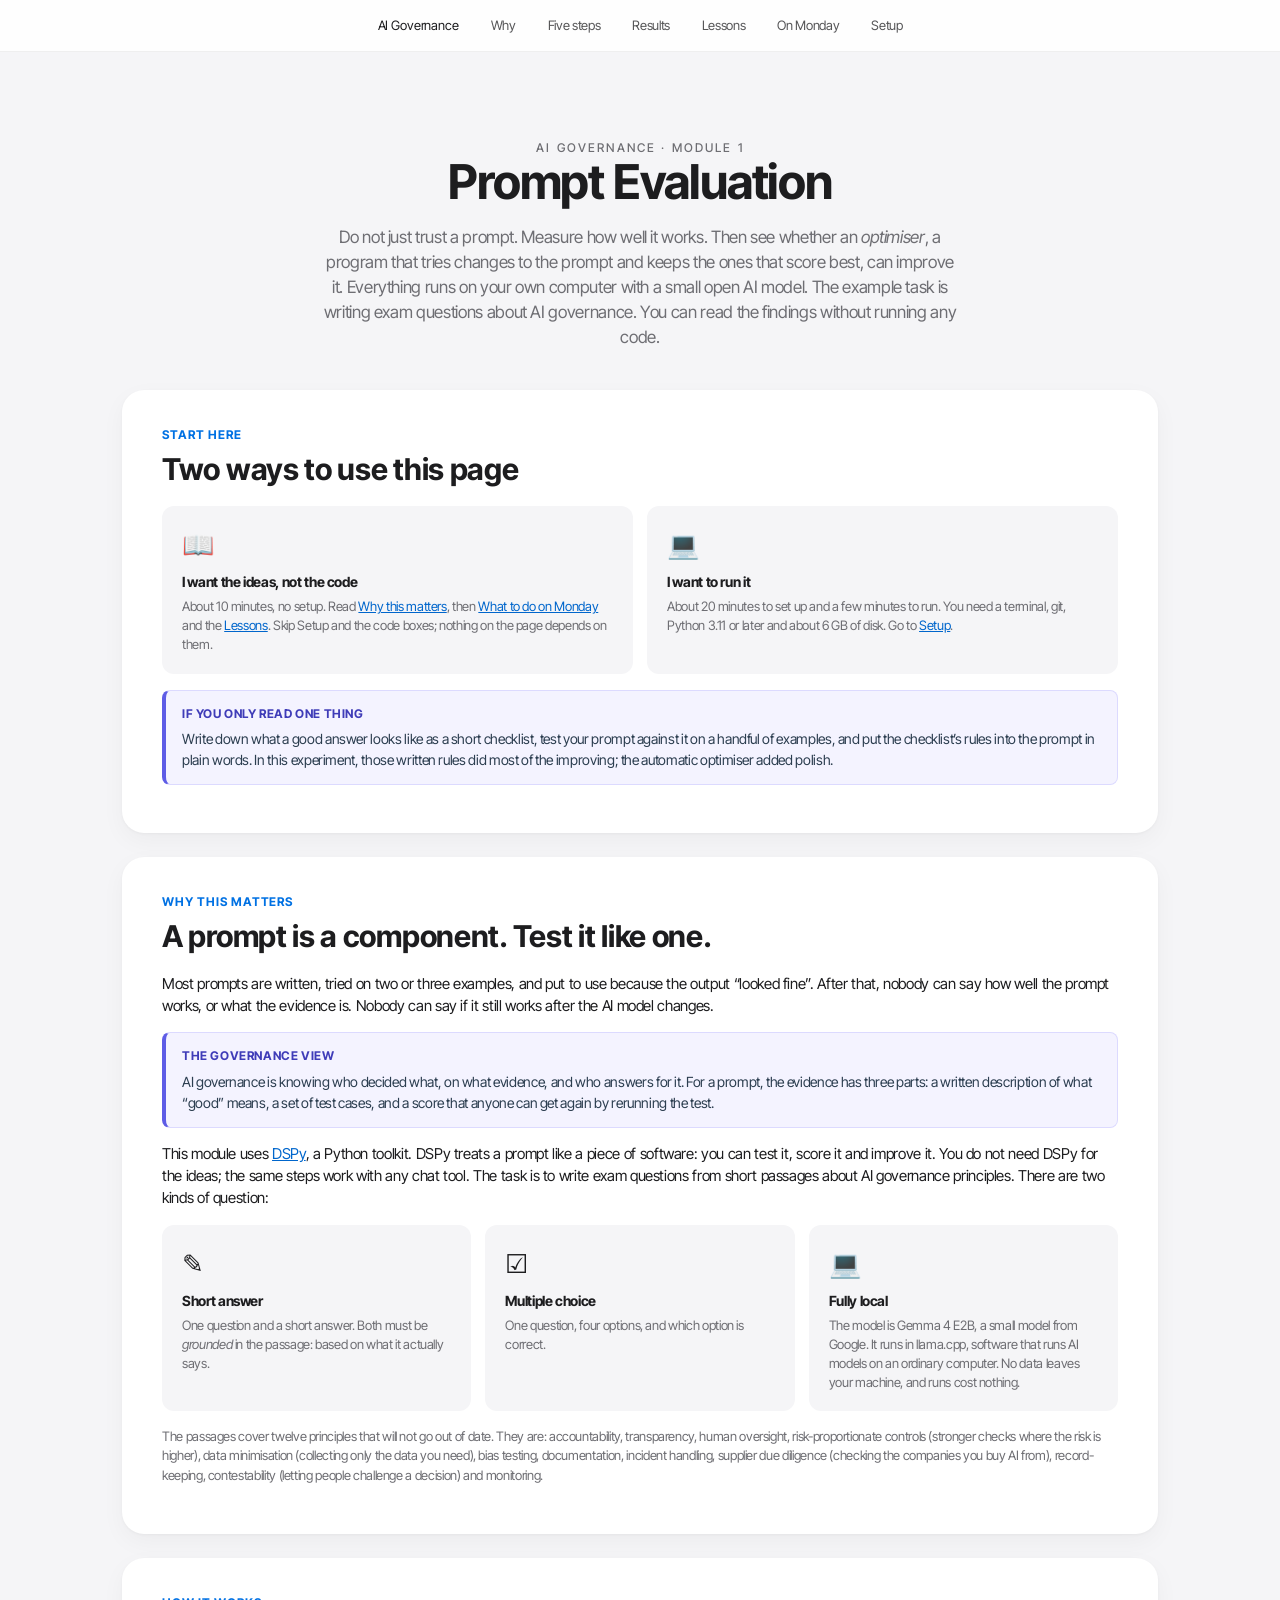
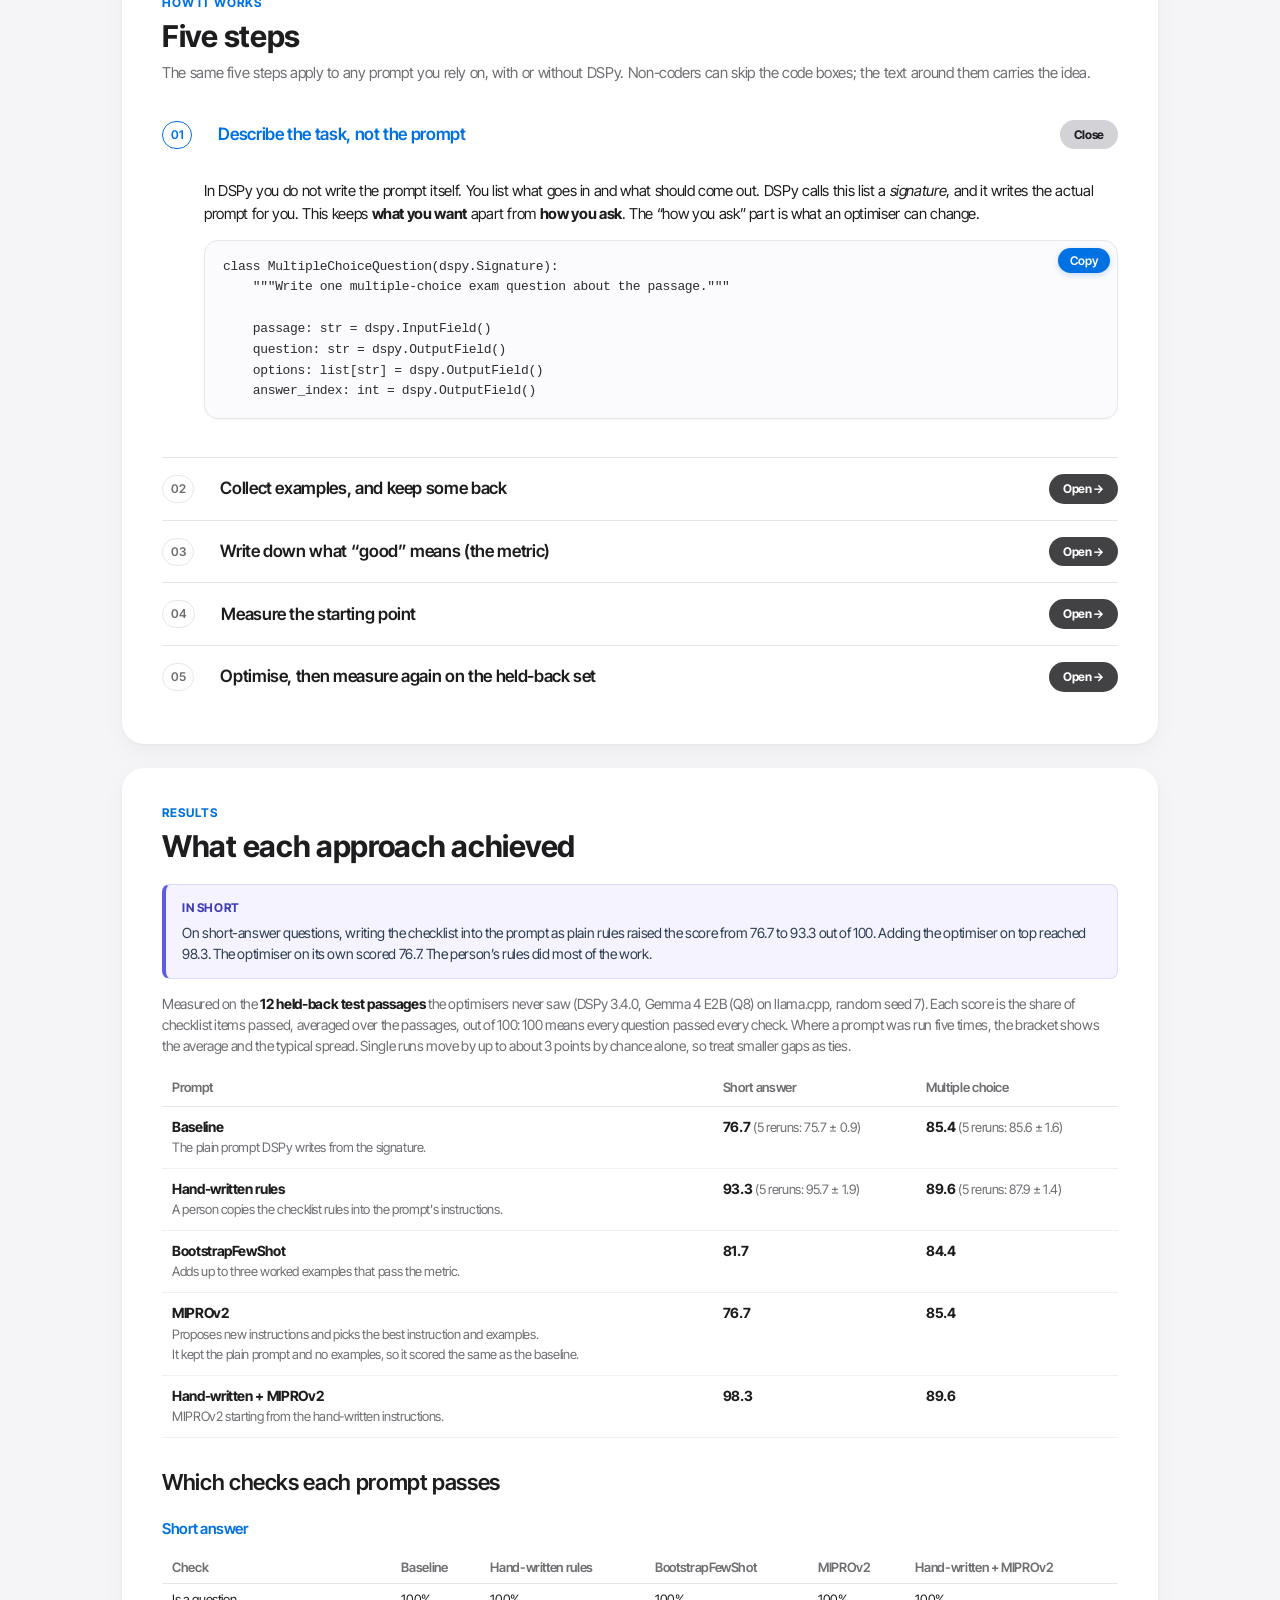
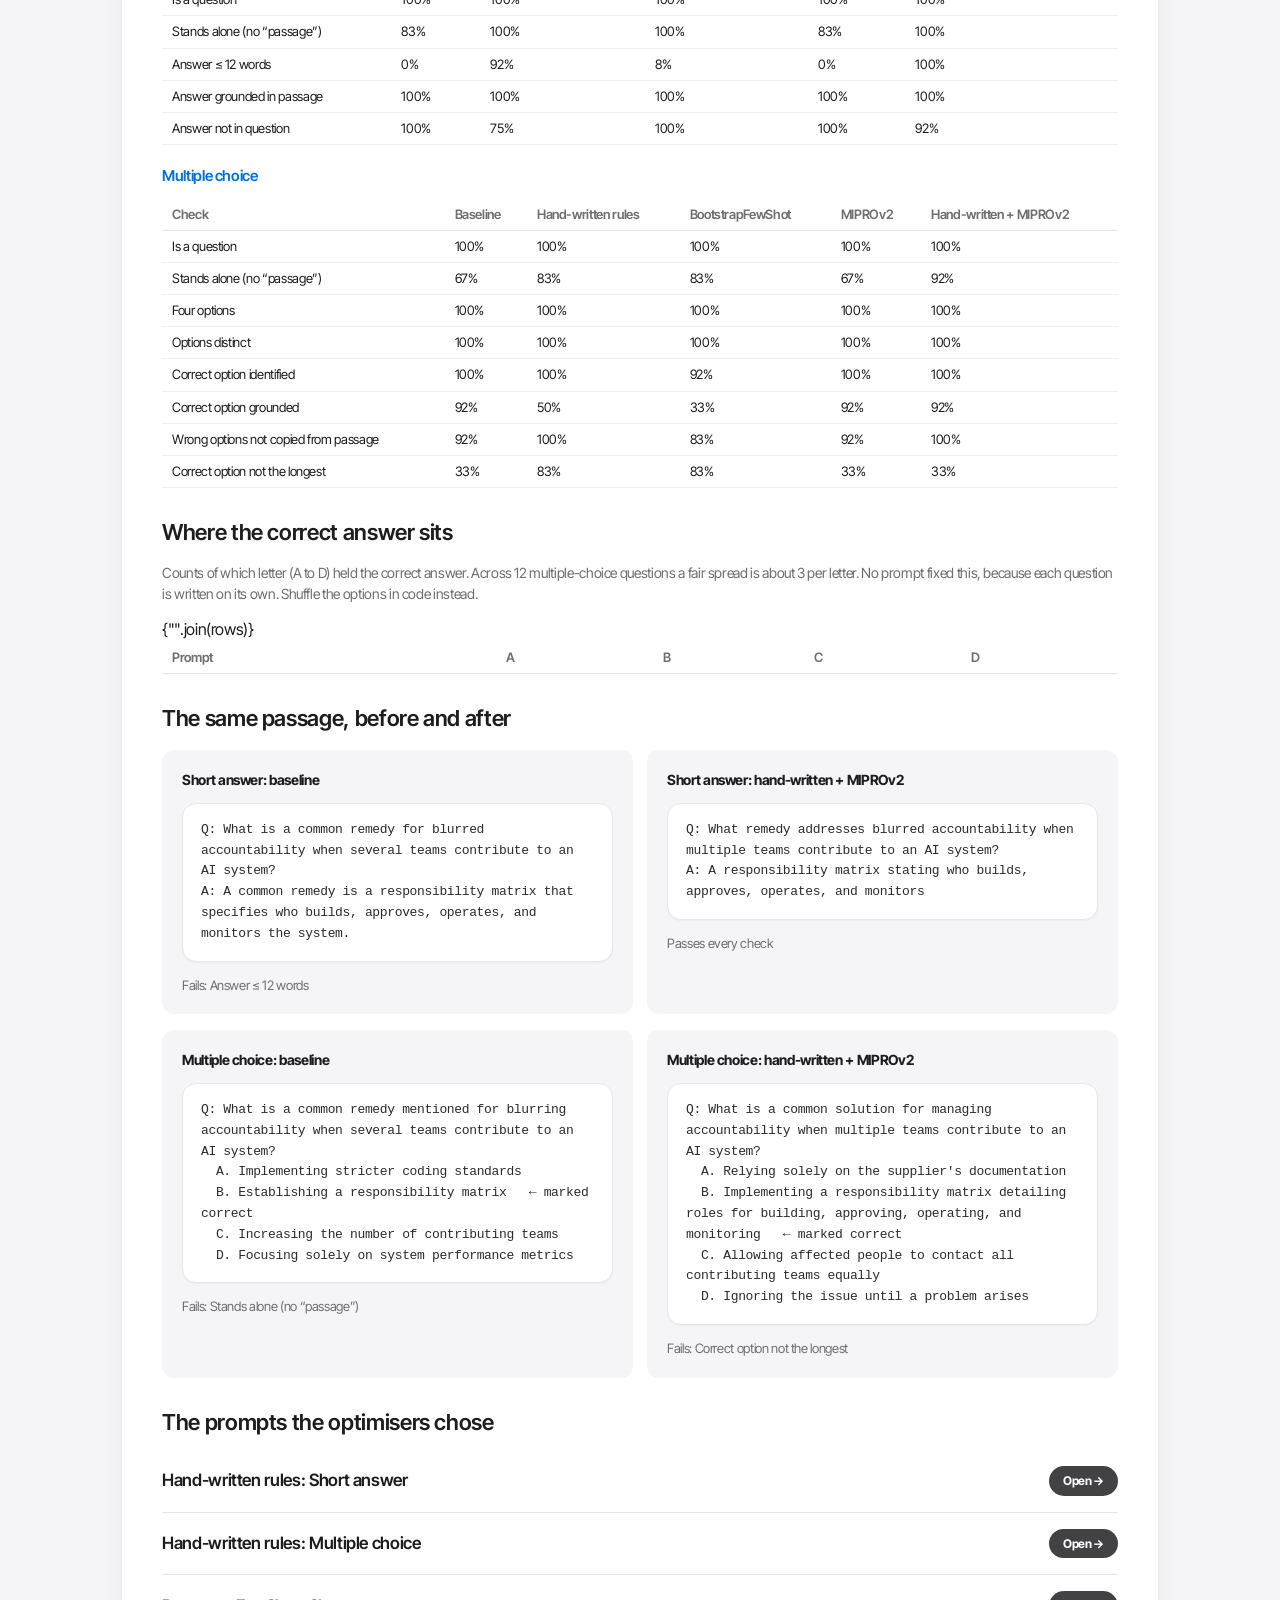
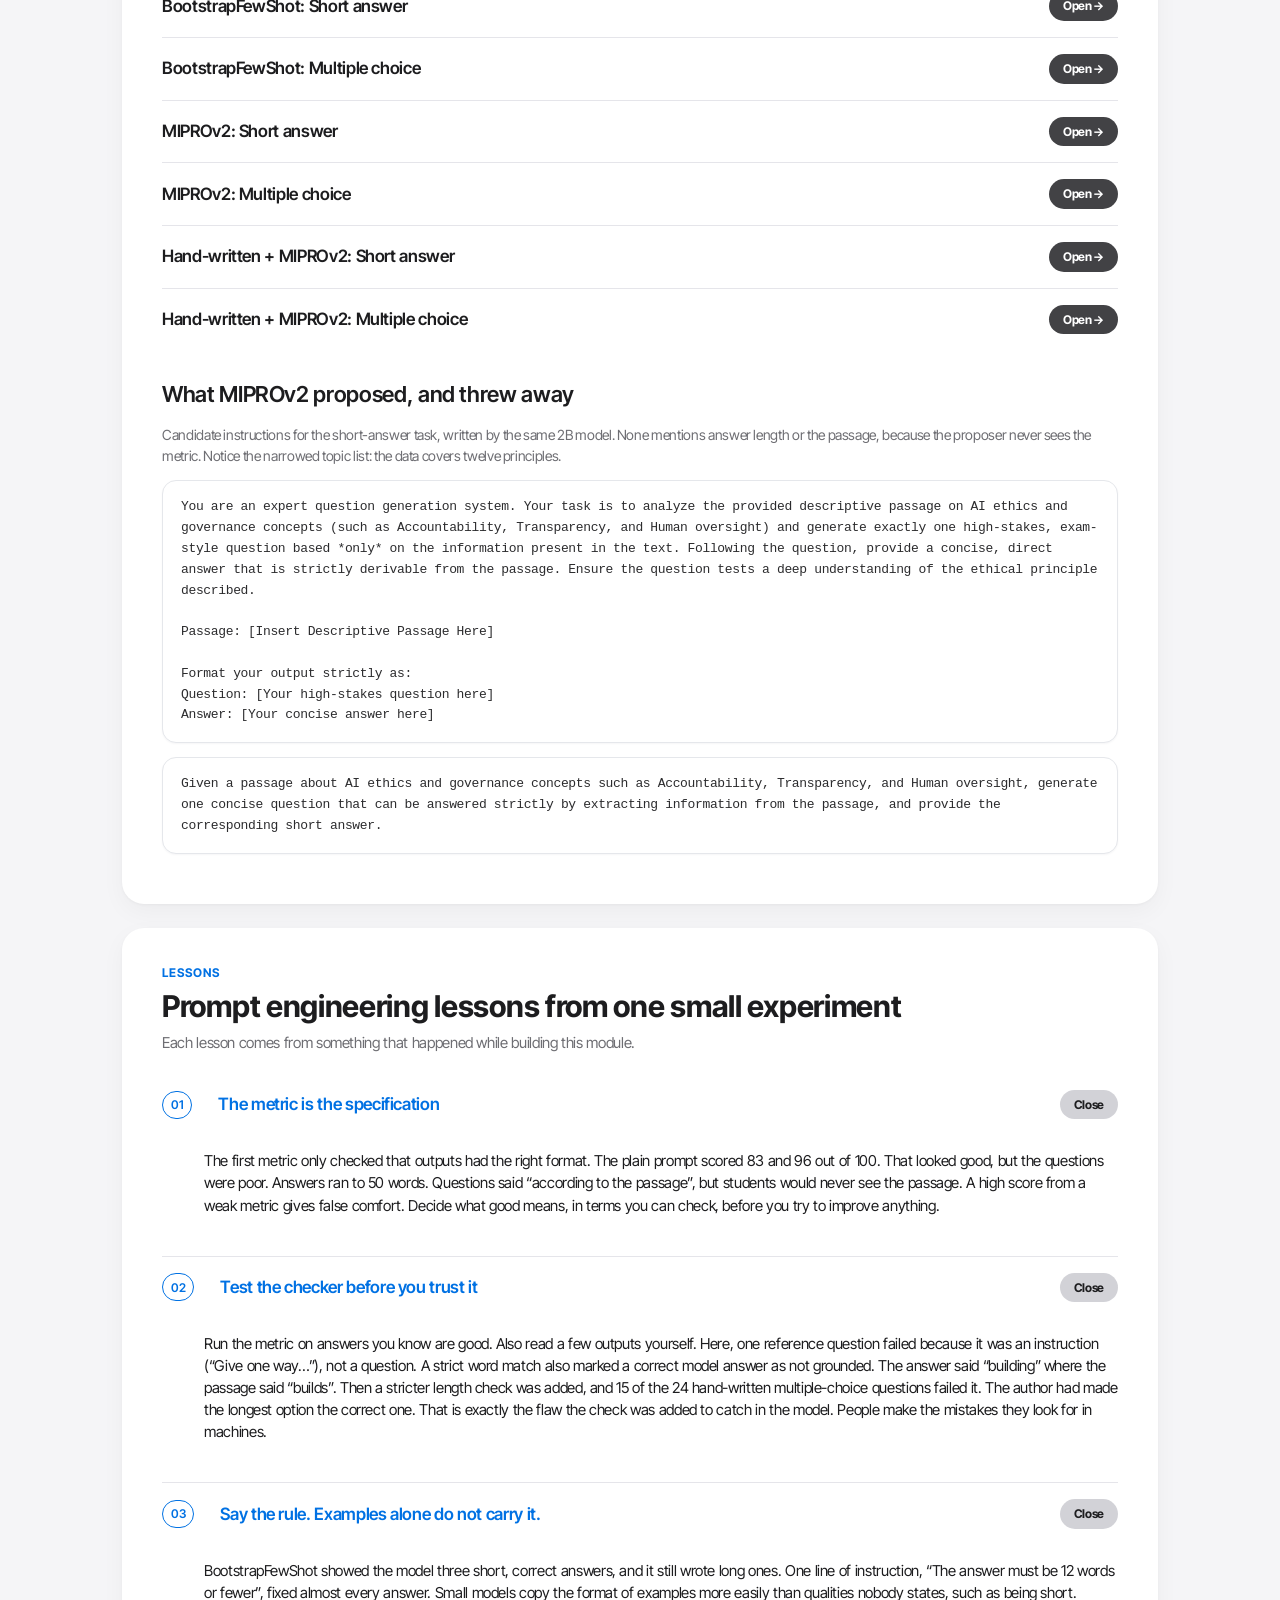
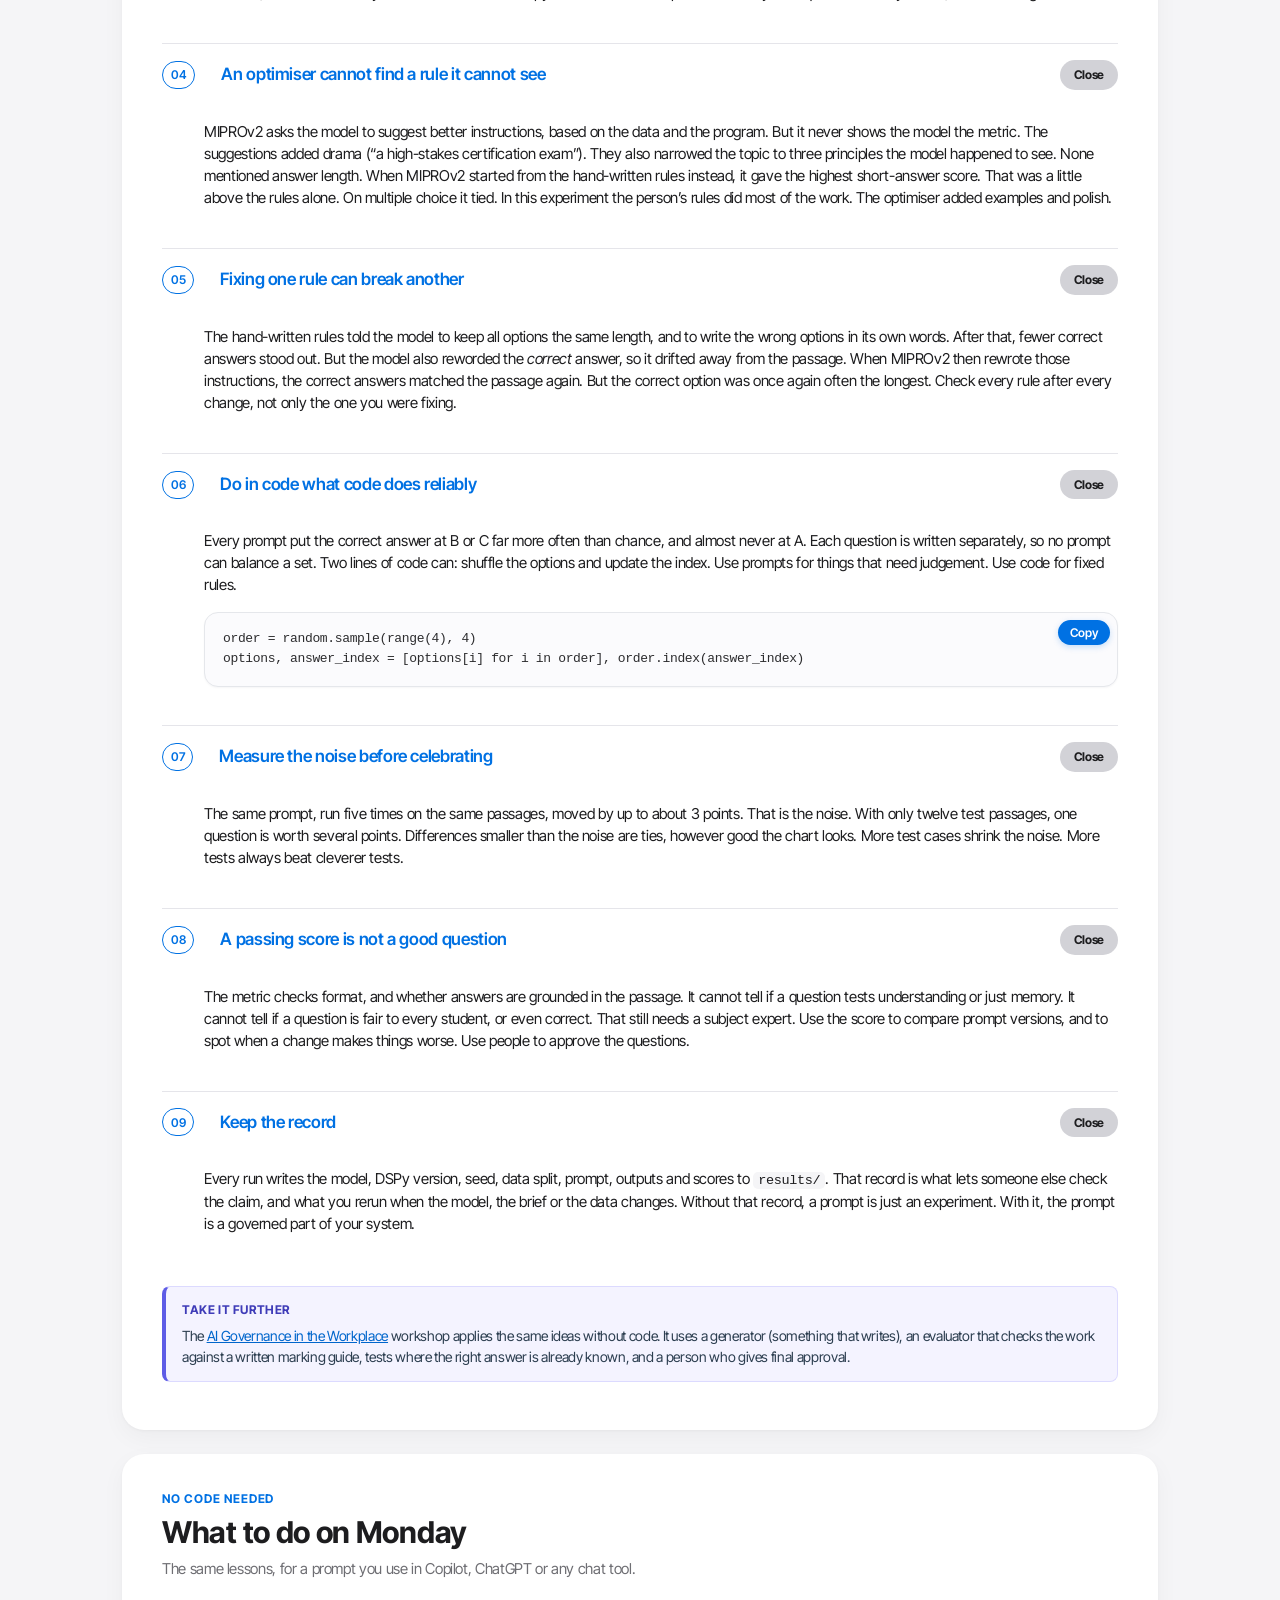
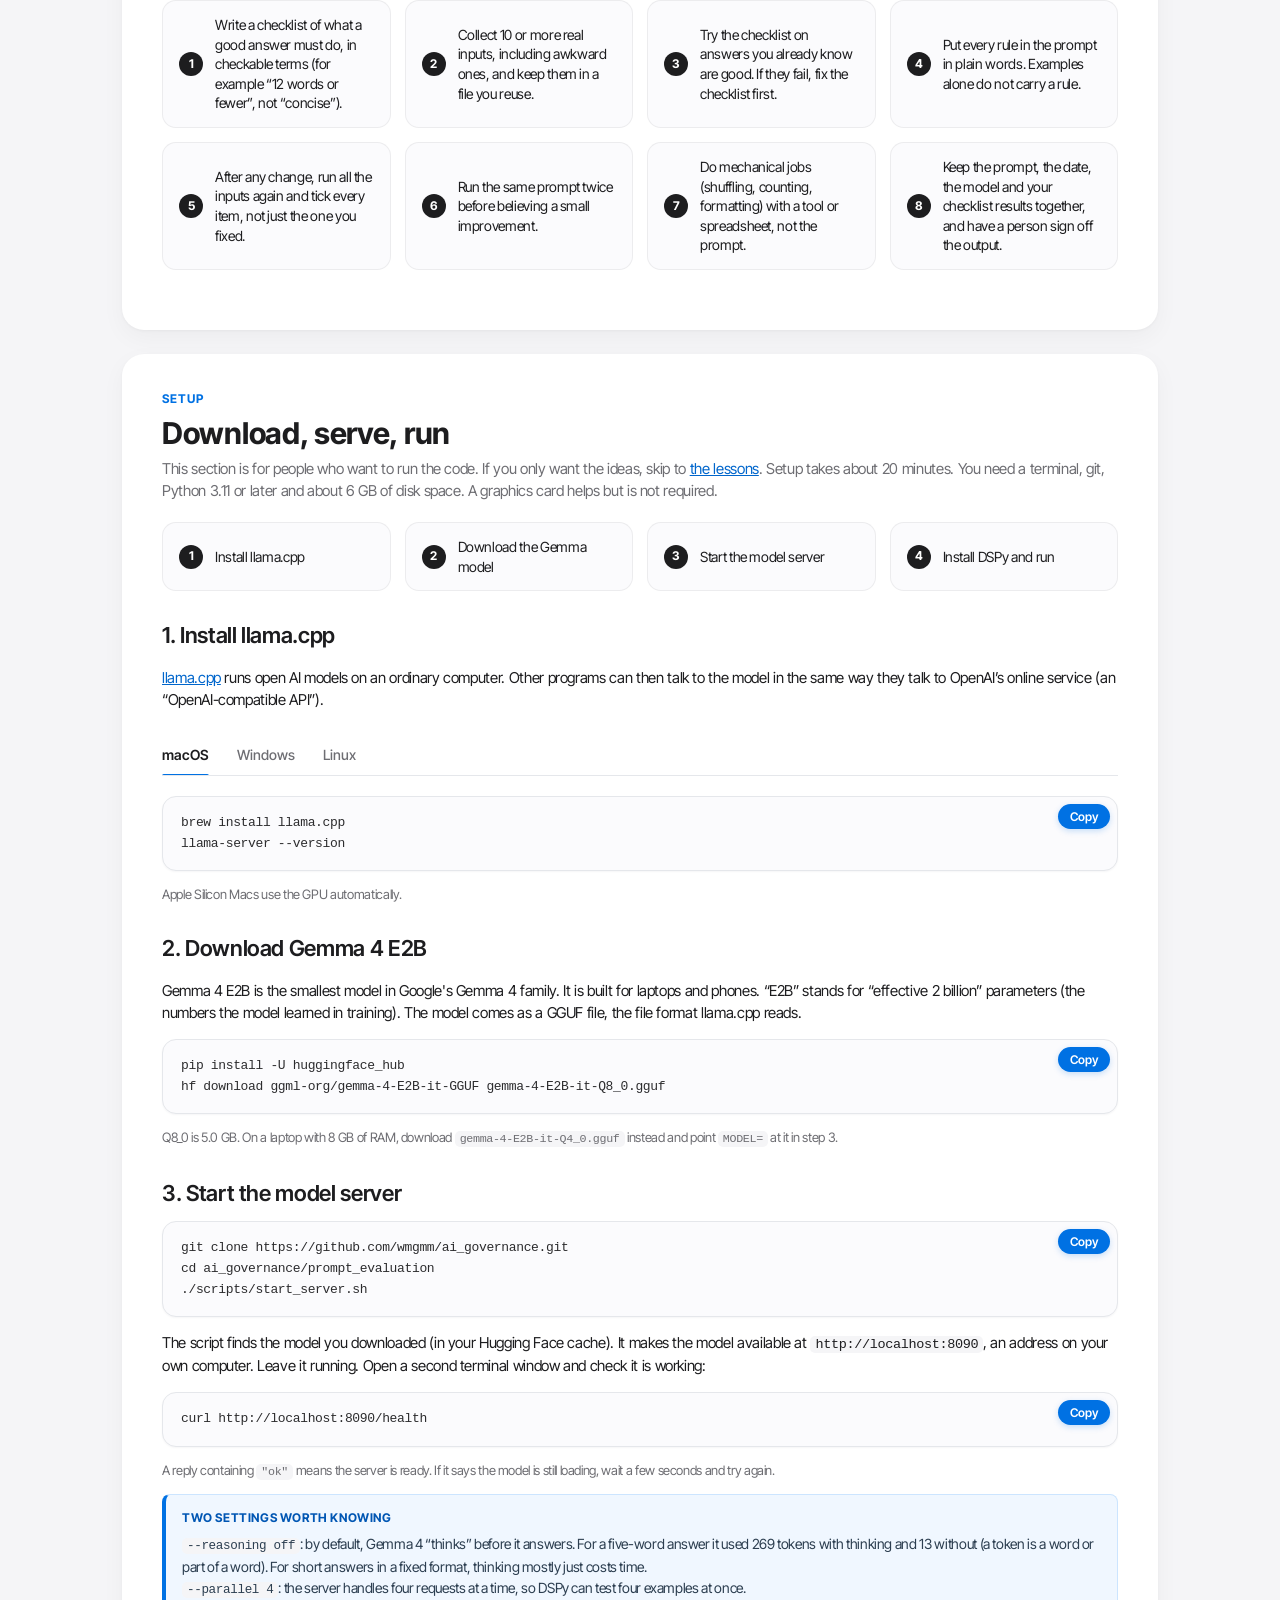
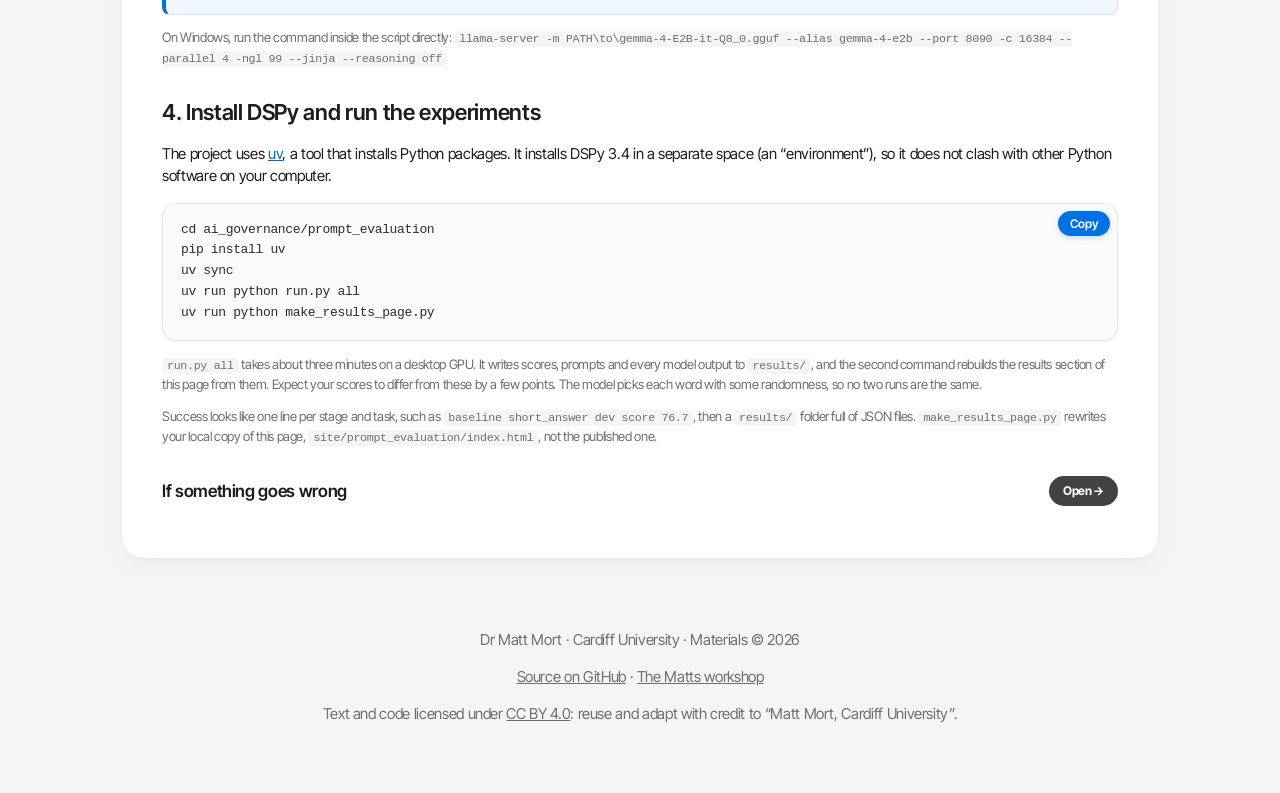
==== site/prompt_evaluation/index.html @ ae8471f8 "Add prompt evaluation module and companion site Module 1 measures and optimises exam-question prompt" ====
<!DOCTYPE html>
<html lang="en-GB">
<head>
    <meta charset="UTF-8">
    <meta name="viewport" content="width=device-width, initial-scale=1.0">
    <title>AI Governance - Prompt Evaluation</title>
    <meta name="description" content="Measure and optimise a prompt with DSPy on a local Gemma model served by llama.cpp, using AI governance exam questions as the example.">
    <link rel="preconnect" href="https://fonts.googleapis.com">
    <link rel="preconnect" href="https://fonts.gstatic.com" crossorigin>
    <link href="https://fonts.googleapis.com/css2?family=Inter+Tight:wght@400;500;600;700&display=swap" rel="stylesheet">
    <link rel="stylesheet" href="../assets/style.css">
</head>
<body>
<nav class="global-nav">
    <div class="nav-content">
        <a class="nav-brand" href="../index.html" style="opacity:1">AI Governance</a>
        <a href="#why">Why</a>
        <a href="#steps">Five steps</a>
        <a href="#results">Results</a>
        <a href="#lessons">Lessons</a>
        <a href="#monday">On Monday</a>
        <a href="#setup">Setup</a>
    </div>
</nav>

<div class="container">
    <header class="hero">
        <p class="subtitle">AI Governance &middot; Module 1</p>
        <h1>Prompt Evaluation</h1>
        <p class="lede">Do not just trust a prompt. Measure how well it works. Then see whether an <em>optimiser</em>, a program that tries changes to the prompt and keeps the ones that score best, can improve it. Everything runs on your own computer with a small open AI model. The example task is writing exam questions about AI governance. You can read the findings without running any code.</p>
    </header>

    <section id="start" class="section-card">
        <div class="section-header">
            <div class="eyebrow">Start here</div>
            <h2>Two ways to use this page</h2>
        </div>
        <div class="inner-grid">
            <div class="inner-card"><span class="inner-card-icon" aria-hidden="true">&#128214;</span><strong>I want the ideas, not the code</strong><p>About 10 minutes, no setup. Read <a href="#why">Why this matters</a>, then <a href="#monday">What to do on Monday</a> and the <a href="#lessons">Lessons</a>. Skip Setup and the code boxes; nothing on the page depends on them.</p></div>
            <div class="inner-card"><span class="inner-card-icon" aria-hidden="true">&#128187;</span><strong>I want to run it</strong><p>About 20 minutes to set up and a few minutes to run. You need a terminal, git, Python 3.11 or later and about 6 GB of disk. Go to <a href="#setup">Setup</a>.</p></div>
        </div>
        <div class="callout governance">
            <strong>If you only read one thing</strong>
            <div class="callout-body">Write down what a good answer looks like as a short checklist, test your prompt against it on a handful of examples, and put the checklist&rsquo;s rules into the prompt in plain words. In this experiment, those written rules did most of the improving; the automatic optimiser added polish.</div>
        </div>
    </section>

    <!-- WHY -->
    <section id="why" class="section-card">
        <div class="section-header">
            <div class="eyebrow">Why this matters</div>
            <h2>A prompt is a component. Test it like one.</h2>
        </div>
        <p>Most prompts are written, tried on two or three examples, and put to use because the output &ldquo;looked fine&rdquo;. After that, nobody can say how well the prompt works, or what the evidence is. Nobody can say if it still works after the AI model changes.</p>
        <div class="callout governance">
            <strong>The governance view</strong>
            <div class="callout-body">AI governance is knowing who decided what, on what evidence, and who answers for it. For a prompt, the evidence has three parts: a written description of what &ldquo;good&rdquo; means, a set of test cases, and a score that anyone can get again by rerunning the test.</div>
        </div>
        <p>This module uses <a href="https://dspy.ai/">DSPy</a>, a Python toolkit. DSPy treats a prompt like a piece of software: you can test it, score it and improve it. You do not need DSPy for the ideas; the same steps work with any chat tool. The task is to write exam questions from short passages about AI governance principles. There are two kinds of question:</p>
        <div class="inner-grid">
            <div class="inner-card"><span class="inner-card-icon" aria-hidden="true">&#9998;</span><strong>Short answer</strong><p>One question and a short answer. Both must be <em>grounded</em> in the passage: based on what it actually says.</p></div>
            <div class="inner-card"><span class="inner-card-icon" aria-hidden="true">&#9745;</span><strong>Multiple choice</strong><p>One question, four options, and which option is correct.</p></div>
            <div class="inner-card"><span class="inner-card-icon" aria-hidden="true">&#128187;</span><strong>Fully local</strong><p>The model is Gemma 4 E2B, a small model from Google. It runs in llama.cpp, software that runs AI models on an ordinary computer. No data leaves your machine, and runs cost nothing.</p></div>
        </div>
        <p class="muted">The passages cover twelve principles that will not go out of date. They are: accountability, transparency, human oversight, risk-proportionate controls (stronger checks where the risk is higher), data minimisation (collecting only the data you need), bias testing, documentation, incident handling, supplier due diligence (checking the companies you buy AI from), record-keeping, contestability (letting people challenge a decision) and monitoring.</p>
    </section>

    <!-- FIVE STEPS -->
    <section id="steps" class="section-card">
        <div class="section-header">
            <div class="eyebrow">How it works</div>
            <h2>Five steps</h2>
            <p>The same five steps apply to any prompt you rely on, with or without DSPy. Non-coders can skip the code boxes; the text around them carries the idea.</p>
        </div>

        <details open>
            <summary><span class="ex-num">01</span><span>Describe the task, not the prompt</span></summary>
            <div class="details-content">
                <p>In DSPy you do not write the prompt itself. You list what goes in and what should come out. DSPy calls this list a <em>signature</em>, and it writes the actual prompt for you. This keeps <strong>what you want</strong> apart from <strong>how you ask</strong>. The &ldquo;how you ask&rdquo; part is what an optimiser can change.</p>
<pre class="code"><code>class MultipleChoiceQuestion(dspy.Signature):
    """Write one multiple-choice exam question about the passage."""

    passage: str = dspy.InputField()
    question: str = dspy.OutputField()
    options: list[str] = dspy.OutputField()
    answer_index: int = dspy.OutputField()</code></pre>
            </div>
        </details>

        <details>
            <summary><span class="ex-num">02</span><span>Collect examples, and keep some back</span></summary>
            <div class="details-content">
                <p>There are 24 hand-written passages. Each comes with a hand-written short-answer question and a hand-written multiple-choice question. These are the <em>reference</em> questions: examples of what good looks like. Twelve passages are for training, which means improving the prompt. The other twelve are <em>held back</em>: kept aside and used only for testing. Each principle appears once in each half.</p>
                <p>The optimisers only ever see the training half. Every score on this page comes from the held-back half. So a prompt cannot score well by memorising its test.</p>
            </div>
        </details>

        <details>
            <summary><span class="ex-num">03</span><span>Write down what &ldquo;good&rdquo; means (the metric)</span></summary>
            <div class="details-content">
                <p>This is the most important step. The <em>metric</em> is the scoring rule: a small piece of code that gives one output a score. Here it is a checklist anyone can read. No second AI acts as a judge:</p>
                <div class="inner-grid">
                    <div class="inner-card"><strong>Short answer</strong><ul style="padding-left:18px;margin:6px 0 0">
                        <li>It is a question</li><li>It stands alone: students will not see the passage</li><li>Answer is 12 words or fewer</li><li>Answer is grounded in the passage</li><li>Answer is not given away by the question</li></ul></div>
                    <div class="inner-card"><strong>Multiple choice</strong><ul style="padding-left:18px;margin:6px 0 0">
                        <li>It is a question, and it stands alone</li><li>Four different options, and the number of the correct option points to one of them</li><li>Correct option grounded in the passage</li><li>Wrong options not copied from the passage</li><li>Correct option not noticeably the longest</li></ul></div>
                </div>
<pre class="code"><code>def short_answer_checks(passage, pred):
    q, a = str(pred.question).strip(), str(pred.answer).strip()
    return {
        "is_a_question": q.endswith("?") and len(q.split()) &gt;= 5,
        "stands_alone": stands_alone(q),
        "answer_is_short": 0 &lt; len(a.split()) &lt;= 12,
        "answer_grounded": overlap(a, passage) &gt;= 0.6,
        "answer_not_leaked": overlap(a, q) &lt; 0.6,
    }</code></pre>
                <p class="muted">Before trusting it, the metric was run on the 48 hand-written reference questions, which should all pass. They did not, at first: see the lessons.</p>
            </div>
        </details>

        <details>
            <summary><span class="ex-num">04</span><span>Measure the starting point</span></summary>
            <div class="details-content">
                <p>Run the plain prompt on the held-back passages and score every output. This first score is the <em>baseline</em>: the starting point that every change is compared with. Then run the same test again. If the score moves between identical runs, that movement is <em>noise</em> (random variation). Differences between prompts that are smaller than the noise mean nothing.</p>
<pre class="code"><code>evaluate = dspy.Evaluate(devset=devset, metric=mcq_metric, num_threads=4)
evaluate(dspy.Predict(MultipleChoiceQuestion))</code></pre>
            </div>
        </details>

        <details>
            <summary><span class="ex-num">05</span><span>Optimise, then measure again on the held-back set</span></summary>
            <div class="details-content">
                <p>Here are four ways to improve the prompt. All four are scored the same way. The last three use a DSPy optimiser.</p>
                <div class="inner-grid">
                    <div class="inner-card"><strong>Hand-written rules</strong><p>A person copies the checklist rules into the prompt&rsquo;s instructions. This is traditional prompt engineering.</p></div>
                    <div class="inner-card"><strong>BootstrapFewShot</strong><p>Runs the prompt on the training passages. It keeps up to three outputs that pass every check, and adds them to the prompt as worked examples.</p></div>
                    <div class="inner-card"><strong>MIPROv2</strong><p>Also asks the model to suggest new instructions. It then tries different mixes of instructions and examples, and keeps the best one.</p></div>
                    <div class="inner-card"><strong>Hand-written + MIPROv2</strong><p>MIPROv2 starting from the person's instructions rather than from scratch.</p></div>
                </div>
<pre class="code"><code>optimiser = dspy.MIPROv2(metric=mcq_metric, auto="light", seed=7)
better = optimiser.compile(dspy.Predict(MultipleChoiceQuestion), trainset=trainset)
better.save("results/mipro_mcq_program.json")</code></pre>
                <p class="muted">The saved file is the improved prompt: its instructions and its chosen examples. It is a plain text (JSON) file, so you can keep each version and review the changes.</p>
            </div>
        </details>
    </section>

    <!-- RESULTS (generated by prompt_evaluation/make_results_page.py; do not edit by hand) -->
    <section id="results" class="section-card">
        <div class="section-header">
            <div class="eyebrow">Results</div>
            <h2>What each approach achieved</h2>
        </div>
<!-- RESULTS:START -->
<div class="callout governance"><strong>In short</strong><div class="callout-body">On short-answer questions, writing the checklist into the prompt as plain rules raised the score from 76.7 to 93.3 out of 100. Adding the optimiser on top reached 98.3. The optimiser on its own scored 76.7. The person’s rules did most of the work.</div></div>
<p class="exercise-note">Measured on the <strong>12 held-back test passages</strong> the optimisers never saw (DSPy 3.4.0, Gemma 4 E2B (Q8) on llama.cpp, random seed 7). Each score is the share of checklist items passed, averaged over the passages, out of 100: 100 means every question passed every check. Where a prompt was run five times, the bracket shows the average and the typical spread. Single runs move by up to about 3 points by chance alone, so treat smaller gaps as ties.</p>
<div class="table-wrap"><table><thead><tr><th scope="col">Prompt</th><th scope="col">Short answer</th><th scope="col">Multiple choice</th></tr></thead><tbody><tr><th scope="row"><strong>Baseline</strong><br><span class="muted">The plain prompt DSPy writes from the signature.</span></th><td><strong>76.7</strong><span class="muted"> (5 reruns: 75.7 ± 0.9)</span></td><td><strong>85.4</strong><span class="muted"> (5 reruns: 85.6 ± 1.6)</span></td></tr><tr><th scope="row"><strong>Hand-written rules</strong><br><span class="muted">A person copies the checklist rules into the prompt&#x27;s instructions.</span></th><td><strong>93.3</strong><span class="muted"> (5 reruns: 95.7 ± 1.9)</span></td><td><strong>89.6</strong><span class="muted"> (5 reruns: 87.9 ± 1.4)</span></td></tr><tr><th scope="row"><strong>BootstrapFewShot</strong><br><span class="muted">Adds up to three worked examples that pass the metric.</span></th><td><strong>81.7</strong></td><td><strong>84.4</strong></td></tr><tr><th scope="row"><strong>MIPROv2</strong><br><span class="muted">Proposes new instructions and picks the best instruction and examples.</span><br><span class="muted">It kept the plain prompt and no examples, so it scored the same as the baseline.</span></th><td><strong>76.7</strong></td><td><strong>85.4</strong></td></tr><tr><th scope="row"><strong>Hand-written + MIPROv2</strong><br><span class="muted">MIPROv2 starting from the hand-written instructions.</span></th><td><strong>98.3</strong></td><td><strong>89.6</strong></td></tr></tbody></table></div>
<h3>Which checks each prompt passes</h3>
<h4>Short answer</h4><div class="table-wrap"><table class="compact"><thead><tr><th scope="col">Check</th><th scope="col">Baseline</th><th scope="col">Hand-written rules</th><th scope="col">BootstrapFewShot</th><th scope="col">MIPROv2</th><th scope="col">Hand-written + MIPROv2</th></tr></thead><tbody><tr><th scope="row">Is a question</th><td>100%</td><td>100%</td><td>100%</td><td>100%</td><td>100%</td></tr><tr><th scope="row">Stands alone (no “passage”)</th><td>83%</td><td>100%</td><td>100%</td><td>83%</td><td>100%</td></tr><tr><th scope="row">Answer ≤ 12 words</th><td>0%</td><td>92%</td><td>8%</td><td>0%</td><td>100%</td></tr><tr><th scope="row">Answer grounded in passage</th><td>100%</td><td>100%</td><td>100%</td><td>100%</td><td>100%</td></tr><tr><th scope="row">Answer not in question</th><td>100%</td><td>75%</td><td>100%</td><td>100%</td><td>92%</td></tr></tbody></table></div>
<h4>Multiple choice</h4><div class="table-wrap"><table class="compact"><thead><tr><th scope="col">Check</th><th scope="col">Baseline</th><th scope="col">Hand-written rules</th><th scope="col">BootstrapFewShot</th><th scope="col">MIPROv2</th><th scope="col">Hand-written + MIPROv2</th></tr></thead><tbody><tr><th scope="row">Is a question</th><td>100%</td><td>100%</td><td>100%</td><td>100%</td><td>100%</td></tr><tr><th scope="row">Stands alone (no “passage”)</th><td>67%</td><td>83%</td><td>83%</td><td>67%</td><td>92%</td></tr><tr><th scope="row">Four options</th><td>100%</td><td>100%</td><td>100%</td><td>100%</td><td>100%</td></tr><tr><th scope="row">Options distinct</th><td>100%</td><td>100%</td><td>100%</td><td>100%</td><td>100%</td></tr><tr><th scope="row">Correct option identified</th><td>100%</td><td>100%</td><td>92%</td><td>100%</td><td>100%</td></tr><tr><th scope="row">Correct option grounded</th><td>92%</td><td>50%</td><td>33%</td><td>92%</td><td>92%</td></tr><tr><th scope="row">Wrong options not copied from passage</th><td>92%</td><td>100%</td><td>83%</td><td>92%</td><td>100%</td></tr><tr><th scope="row">Correct option not the longest</th><td>33%</td><td>83%</td><td>83%</td><td>33%</td><td>33%</td></tr></tbody></table></div>
<h3>Where the correct answer sits</h3><p class="exercise-note">Counts of which letter (A to D) held the correct answer. Across 12 multiple-choice questions a fair spread is about 3 per letter. No prompt fixed this, because each question is written on its own. Shuffle the options in code instead.</p>
<div class="table-wrap"><table class="compact"><thead><tr><th scope="col">Prompt</th><th scope="col">A</th><th scope="col">B</th><th scope="col">C</th><th scope="col">D</th></tr></thead><tbody>{"".join(rows)}</tbody></table></div>
<h3>The same passage, before and after</h3>
<div class="inner-grid"><div class="inner-card"><strong>Short answer: baseline</strong><div class="prompt-box">Q: What is a common remedy for blurred accountability when several teams contribute to an AI system?
A: A common remedy is a responsibility matrix that specifies who builds, approves, operates, and monitors the system.</div><p class="muted">Fails: Answer ≤ 12 words</p></div><div class="inner-card"><strong>Short answer: hand-written + MIPROv2</strong><div class="prompt-box">Q: What remedy addresses blurred accountability when multiple teams contribute to an AI system?
A: A responsibility matrix stating who builds, approves, operates, and monitors</div><p class="muted">Passes every check</p></div></div>
<div class="inner-grid"><div class="inner-card"><strong>Multiple choice: baseline</strong><div class="prompt-box">Q: What is a common remedy mentioned for blurring accountability when several teams contribute to an AI system?
  A. Implementing stricter coding standards
  B. Establishing a responsibility matrix   ← marked correct
  C. Increasing the number of contributing teams
  D. Focusing solely on system performance metrics</div><p class="muted">Fails: Stands alone (no “passage”)</p></div><div class="inner-card"><strong>Multiple choice: hand-written + MIPROv2</strong><div class="prompt-box">Q: What is a common solution for managing accountability when multiple teams contribute to an AI system?
  A. Relying solely on the supplier&#x27;s documentation
  B. Implementing a responsibility matrix detailing roles for building, approving, operating, and monitoring   ← marked correct
  C. Allowing affected people to contact all contributing teams equally
  D. Ignoring the issue until a problem arises</div><p class="muted">Fails: Correct option not the longest</p></div></div>
<h3>The prompts the optimisers chose</h3>
<details><summary><span>Hand-written rules: Short answer</span></summary><div class="details-content"><div class="prompt-box">Write one exam question about the passage, with its answer.
Rules:
- Students will not see the passage, so never mention &quot;the passage&quot; or &quot;the text&quot;.
- The question must end with a question mark.
- The answer must be 12 words or fewer, taken from the passage&#x27;s own ideas.
- Do not repeat the question&#x27;s words in the answer.</div></div></details>
<details><summary><span>Hand-written rules: Multiple choice</span></summary><div class="details-content"><div class="prompt-box">Write one multiple-choice exam question about the passage.
Rules:
- Students will not see the passage, so never mention &quot;the passage&quot; or &quot;the text&quot;.
- Give exactly four options: one correct, three plausible but wrong.
- Keep all four options about the same length, so the answer does not stand out.
- Write the wrong options in your own words, not copied from the passage.
- answer_index is the 0-based position of the correct option.</div></div></details>
<details><summary><span>BootstrapFewShot: Short answer</span></summary><div class="details-content"><div class="prompt-box">Write one exam question, answerable from the passage, with its short answer.</div><p class="muted">Plus 3 worked example(s).</p></div></details>
<details><summary><span>BootstrapFewShot: Multiple choice</span></summary><div class="details-content"><div class="prompt-box">Write one multiple-choice exam question about the passage.</div><p class="muted">Plus 3 worked example(s).</p></div></details>
<details><summary><span>MIPROv2: Short answer</span></summary><div class="details-content"><div class="prompt-box">Write one exam question, answerable from the passage, with its short answer.</div></div></details>
<details><summary><span>MIPROv2: Multiple choice</span></summary><div class="details-content"><div class="prompt-box">Write one multiple-choice exam question about the passage.</div></div></details>
<details><summary><span>Hand-written + MIPROv2: Short answer</span></summary><div class="details-content"><div class="prompt-box">Based on the provided text about AI ethics concepts, generate one exam question and its corresponding answer pair. Ensure the question requires extracting specific information, the answer is concise (12 words or fewer), and the answer is derived strictly from the text without repeating words from the question.</div><p class="muted">Plus 3 worked example(s).</p></div></details>
<details><summary><span>Hand-written + MIPROv2: Multiple choice</span></summary><div class="details-content"><div class="prompt-box">Based on the provided text, generate one multiple-choice question about the main concept discussed. The question should test comprehension of the key idea. Provide exactly four options: one correct answer and three incorrect but plausible distractors. Ensure all options are of similar length and written in your own words. Finally, provide the 0-based index of the correct option.</div><p class="muted">Plus 3 worked example(s).</p></div></details>
<h3>What MIPROv2 proposed, and threw away</h3><p class="exercise-note">Candidate instructions for the short-answer task, written by the same 2B model. None mentions answer length or the passage, because the proposer never sees the metric. Notice the narrowed topic list: the data covers twelve principles.</p><div class="prompt-box">You are an expert question generation system. Your task is to analyze the provided descriptive passage on AI ethics and governance concepts (such as Accountability, Transparency, and Human oversight) and generate exactly one high-stakes, exam-style question based *only* on the information present in the text. Following the question, provide a concise, direct answer that is strictly derivable from the passage. Ensure the question tests a deep understanding of the ethical principle described.

Passage: [Insert Descriptive Passage Here]

Format your output strictly as:
Question: [Your high-stakes question here]
Answer: [Your concise answer here]</div><div class="prompt-box">Given a passage about AI ethics and governance concepts such as Accountability, Transparency, and Human oversight, generate one concise question that can be answered strictly by extracting information from the passage, and provide the corresponding short answer.</div>
<!-- RESULTS:END -->
    </section>

    <!-- LESSONS -->
    <section id="lessons" class="section-card">
        <div class="section-header">
            <div class="eyebrow">Lessons</div>
            <h2>Prompt engineering lessons from one small experiment</h2>
            <p>Each lesson comes from something that happened while building this module.</p>
        </div>

        <details open>
            <summary><span class="ex-num">01</span><span>The metric is the specification</span></summary>
            <div class="details-content">
                <p>The first metric only checked that outputs had the right format. The plain prompt scored 83 and 96 out of 100. That looked good, but the questions were poor. Answers ran to 50 words. Questions said &ldquo;according to the passage&rdquo;, but students would never see the passage. A high score from a weak metric gives false comfort. Decide what good means, in terms you can check, before you try to improve anything.</p>
            </div>
        </details>
        <details open>
            <summary><span class="ex-num">02</span><span>Test the checker before you trust it</span></summary>
            <div class="details-content">
                <p>Run the metric on answers you know are good. Also read a few outputs yourself. Here, one reference question failed because it was an instruction (&ldquo;Give one way&hellip;&rdquo;), not a question. A strict word match also marked a correct model answer as not grounded. The answer said &ldquo;building&rdquo; where the passage said &ldquo;builds&rdquo;. Then a stricter length check was added, and 15 of the 24 hand-written multiple-choice questions failed it. The author had made the longest option the correct one. That is exactly the flaw the check was added to catch in the model. People make the mistakes they look for in machines.</p>
            </div>
        </details>
        <details open>
            <summary><span class="ex-num">03</span><span>Say the rule. Examples alone do not carry it.</span></summary>
            <div class="details-content">
                <p>BootstrapFewShot showed the model three short, correct answers, and it still wrote long ones. One line of instruction, &ldquo;The answer must be 12 words or fewer&rdquo;, fixed almost every answer. Small models copy the format of examples more easily than qualities nobody states, such as being short.</p>
            </div>
        </details>
        <details open>
            <summary><span class="ex-num">04</span><span>An optimiser cannot find a rule it cannot see</span></summary>
            <div class="details-content">
                <p>MIPROv2 asks the model to suggest better instructions, based on the data and the program. But it never shows the model the metric. The suggestions added drama (&ldquo;a high-stakes certification exam&rdquo;). They also narrowed the topic to three principles the model happened to see. None mentioned answer length. When MIPROv2 started from the hand-written rules instead, it gave the highest short-answer score. That was a little above the rules alone. On multiple choice it tied. In this experiment the person&rsquo;s rules did most of the work. The optimiser added examples and polish.</p>
            </div>
        </details>
        <details open>
            <summary><span class="ex-num">05</span><span>Fixing one rule can break another</span></summary>
            <div class="details-content">
                <p>The hand-written rules told the model to keep all options the same length, and to write the wrong options in its own words. After that, fewer correct answers stood out. But the model also reworded the <em>correct</em> answer, so it drifted away from the passage. When MIPROv2 then rewrote those instructions, the correct answers matched the passage again. But the correct option was once again often the longest. Check every rule after every change, not only the one you were fixing.</p>
            </div>
        </details>
        <details open>
            <summary><span class="ex-num">06</span><span>Do in code what code does reliably</span></summary>
            <div class="details-content">
                <p>Every prompt put the correct answer at B or C far more often than chance, and almost never at A. Each question is written separately, so no prompt can balance a set. Two lines of code can: shuffle the options and update the index. Use prompts for things that need judgement. Use code for fixed rules.</p>
<pre class="code"><code>order = random.sample(range(4), 4)
options, answer_index = [options[i] for i in order], order.index(answer_index)</code></pre>
            </div>
        </details>
        <details open>
            <summary><span class="ex-num">07</span><span>Measure the noise before celebrating</span></summary>
            <div class="details-content">
                <p>The same prompt, run five times on the same passages, moved by up to about 3 points. That is the noise. With only twelve test passages, one question is worth several points. Differences smaller than the noise are ties, however good the chart looks. More test cases shrink the noise. More tests always beat cleverer tests.</p>
            </div>
        </details>
        <details open>
            <summary><span class="ex-num">08</span><span>A passing score is not a good question</span></summary>
            <div class="details-content">
                <p>The metric checks format, and whether answers are grounded in the passage. It cannot tell if a question tests understanding or just memory. It cannot tell if a question is fair to every student, or even correct. That still needs a subject expert. Use the score to compare prompt versions, and to spot when a change makes things worse. Use people to approve the questions.</p>
            </div>
        </details>
        <details open>
            <summary><span class="ex-num">09</span><span>Keep the record</span></summary>
            <div class="details-content">
                <p>Every run writes the model, DSPy version, seed, data split, prompt, outputs and scores to <code>results/</code>. That record is what lets someone else check the claim, and what you rerun when the model, the brief or the data changes. Without that record, a prompt is just an experiment. With it, the prompt is a governed part of your system.</p>
            </div>
        </details>

        <div class="callout governance">
            <strong>Take it further</strong>
            <div class="callout-body">The <a href="https://wmgmm.github.io/thematts/governance.html">AI Governance in the Workplace</a> workshop applies the same ideas without code. It uses a generator (something that writes), an evaluator that checks the work against a written marking guide, tests where the right answer is already known, and a person who gives final approval.</div>
        </div>
    </section>

    <section id="monday" class="section-card">
        <div class="section-header">
            <div class="eyebrow">No code needed</div>
            <h2>What to do on Monday</h2>
            <p>The same lessons, for a prompt you use in Copilot, ChatGPT or any chat tool.</p>
        </div>
        <div class="quick-start">
            <div class="quick-step"><span class="step-badge">1</span>Write a checklist of what a good answer must do, in checkable terms (for example &ldquo;12 words or fewer&rdquo;, not &ldquo;concise&rdquo;).</div>
            <div class="quick-step"><span class="step-badge">2</span>Collect 10 or more real inputs, including awkward ones, and keep them in a file you reuse.</div>
            <div class="quick-step"><span class="step-badge">3</span>Try the checklist on answers you already know are good. If they fail, fix the checklist first.</div>
            <div class="quick-step"><span class="step-badge">4</span>Put every rule in the prompt in plain words. Examples alone do not carry a rule.</div>
            <div class="quick-step"><span class="step-badge">5</span>After any change, run all the inputs again and tick every item, not just the one you fixed.</div>
            <div class="quick-step"><span class="step-badge">6</span>Run the same prompt twice before believing a small improvement.</div>
            <div class="quick-step"><span class="step-badge">7</span>Do mechanical jobs (shuffling, counting, formatting) with a tool or spreadsheet, not the prompt.</div>
            <div class="quick-step"><span class="step-badge">8</span>Keep the prompt, the date, the model and your checklist results together, and have a person sign off the output.</div>
        </div>
    </section>

    <!-- SETUP -->
    <section id="setup" class="section-card">
        <div class="section-header">
            <div class="eyebrow">Setup</div>
            <h2>Download, serve, run</h2>
            <p>This section is for people who want to run the code. If you only want the ideas, skip to <a href="#lessons">the lessons</a>. Setup takes about 20 minutes. You need a terminal, git, Python 3.11 or later and about 6 GB of disk space. A graphics card helps but is not required.</p>
        </div>
        <div class="quick-start">
            <div class="quick-step"><span class="step-badge">1</span>Install llama.cpp</div>
            <div class="quick-step"><span class="step-badge">2</span>Download the Gemma model</div>
            <div class="quick-step"><span class="step-badge">3</span>Start the model server</div>
            <div class="quick-step"><span class="step-badge">4</span>Install DSPy and run</div>
        </div>

        <h3>1. Install llama.cpp</h3>
        <p><a href="https://github.com/ggml-org/llama.cpp">llama.cpp</a> runs open AI models on an ordinary computer. Other programs can then talk to the model in the same way they talk to OpenAI&rsquo;s online service (an &ldquo;OpenAI-compatible API&rdquo;).</p>
        <div class="tab-bar" role="tablist" aria-label="Operating system">
            <button class="tab-btn active" id="btn-mac" data-tab="mac" role="tab" aria-selected="true" aria-controls="tab-mac">macOS</button>
            <button class="tab-btn" id="btn-win" data-tab="win" role="tab" aria-selected="false" aria-controls="tab-win" tabindex="-1">Windows</button>
            <button class="tab-btn" id="btn-linux" data-tab="linux" role="tab" aria-selected="false" aria-controls="tab-linux" tabindex="-1">Linux</button>
        </div>
        <div id="tab-mac" class="tab-panel active" role="tabpanel" aria-labelledby="btn-mac" tabindex="0">
<pre class="code"><code>brew install llama.cpp
llama-server --version</code></pre>
            <p class="muted">Apple Silicon Macs use the GPU automatically.</p>
        </div>
        <div id="tab-win" class="tab-panel" role="tabpanel" aria-labelledby="btn-win" tabindex="0">
<pre class="code"><code>winget install ggml.llamacpp
llama-server --version</code></pre>
            <p class="muted">Open a new terminal after installing so <code>llama-server</code> is on your PATH. Prebuilt downloads for CUDA and Vulkan are also on the <a href="https://github.com/ggml-org/llama.cpp/releases">releases page</a>.</p>
        </div>
        <div id="tab-linux" class="tab-panel" role="tabpanel" aria-labelledby="btn-linux" tabindex="0">
            <p>Build from source. Drop <code>-DGGML_CUDA=ON</code> if you have no NVIDIA card.</p>
<pre class="code"><code>git clone --depth 1 https://github.com/ggml-org/llama.cpp.git ~/src/llama.cpp
cd ~/src/llama.cpp
cmake -B build -DGGML_CUDA=ON
cmake --build build --config Release -j --target llama-server
./build/bin/llama-server --version</code></pre>
            <p class="muted">Needs <code>cmake</code> and a C++ compiler (<code>sudo apt install cmake build-essential</code>), plus the CUDA toolkit for GPU builds.</p>
        </div>

        <h3>2. Download Gemma 4 E2B</h3>
        <p>Gemma 4 E2B is the smallest model in Google's Gemma 4 family. It is built for laptops and phones. &ldquo;E2B&rdquo; stands for &ldquo;effective 2 billion&rdquo; parameters (the numbers the model learned in training). The model comes as a GGUF file, the file format llama.cpp reads.</p>
<pre class="code"><code>pip install -U huggingface_hub
hf download ggml-org/gemma-4-E2B-it-GGUF gemma-4-E2B-it-Q8_0.gguf</code></pre>
        <p class="muted">Q8_0 is 5.0 GB. On a laptop with 8 GB of RAM, download <code>gemma-4-E2B-it-Q4_0.gguf</code> instead and point <code>MODEL=</code> at it in step 3.</p>

        <h3>3. Start the model server</h3>
<pre class="code"><code>git clone https://github.com/wmgmm/ai_governance.git
cd ai_governance/prompt_evaluation
./scripts/start_server.sh</code></pre>
        <p>The script finds the model you downloaded (in your Hugging Face cache). It makes the model available at <code>http://localhost:8090</code>, an address on your own computer. Leave it running. Open a second terminal window and check it is working:</p>
<pre class="code"><code>curl http://localhost:8090/health</code></pre>
        <p class="muted">A reply containing <code>"ok"</code> means the server is ready. If it says the model is still loading, wait a few seconds and try again.</p>
        <div class="callout">
            <strong>Two settings worth knowing</strong>
            <div class="callout-body"><code>--reasoning off</code>: by default, Gemma 4 &ldquo;thinks&rdquo; before it answers. For a five-word answer it used 269 tokens with thinking and 13 without (a token is a word or part of a word). For short answers in a fixed format, thinking mostly just costs time.<br><code>--parallel 4</code>: the server handles four requests at a time, so DSPy can test four examples at once.</div>
        </div>
        <p class="muted">On Windows, run the command inside the script directly: <code>llama-server -m PATH\to\gemma-4-E2B-it-Q8_0.gguf --alias gemma-4-e2b --port 8090 -c 16384 --parallel 4 -ngl 99 --jinja --reasoning off</code></p>

        <h3>4. Install DSPy and run the experiments</h3>
        <p>The project uses <a href="https://docs.astral.sh/uv/">uv</a>, a tool that installs Python packages. It installs DSPy 3.4 in a separate space (an &ldquo;environment&rdquo;), so it does not clash with other Python software on your computer.</p>
<pre class="code"><code>cd ai_governance/prompt_evaluation
pip install uv
uv sync
uv run python run.py all
uv run python make_results_page.py</code></pre>
        <p class="muted"><code>run.py all</code> takes about three minutes on a desktop GPU. It writes scores, prompts and every model output to <code>results/</code>, and the second command rebuilds the results section of this page from them. Expect your scores to differ from these by a few points. The model picks each word with some randomness, so no two runs are the same.</p>
        <p class="muted">Success looks like one line per stage and task, such as <code>baseline short_answer dev score 76.7</code>, then a <code>results/</code> folder full of JSON files. <code>make_results_page.py</code> rewrites your local copy of this page, <code>site/prompt_evaluation/index.html</code>, not the published one.</p>

        <details>
            <summary><span>If something goes wrong</span></summary>
            <div class="details-content">
                <p><strong>&ldquo;Model not found&rdquo;</strong>: the download in step 2 did not finish, or you downloaded a different file. For the smaller Q4_0 file, give its path: <code>MODEL=/path/to/gemma-4-E2B-it-Q4_0.gguf ./scripts/start_server.sh</code>.</p>
                <p><strong>Port 8090 already in use</strong>: start on another port and tell the scripts where it is: <code>PORT=8091 ./scripts/start_server.sh</code>, then in the second terminal <code>export LLM_API_BASE=http://localhost:8091/v1</code> before <code>uv run</code>.</p>
                <p><strong><code>hf</code> or <code>llama-server</code> not found</strong>: open a new terminal so the install is on your PATH. On Linux, set <code>LLAMA_SERVER=~/src/llama.cpp/build/bin/llama-server</code> if you built it elsewhere.</p>
                <p><strong>No graphics card</strong>: everything still works on the CPU, only more slowly. The three-minute figure is for a desktop GPU; CPU times were not measured.</p>
                <p><strong>Scores differ from this page</strong>: expected, by a few points. See lesson 07.</p>
            </div>
        </details>
    </section>

    <footer>
        <p>Dr Matt Mort &middot; Cardiff University &middot; Materials &copy; 2026</p>
        <p><a href="https://github.com/wmgmm/ai_governance">Source on GitHub</a> &middot; <a href="https://wmgmm.github.io/thematts/workshop.html">The Matts workshop</a></p>
        <p>Text and code licensed under <a href="https://creativecommons.org/licenses/by/4.0/" rel="license">CC BY 4.0</a>: reuse and adapt with credit to &ldquo;Matt Mort, Cardiff University&rdquo;.</p>
    </footer>
</div>
<script src="../assets/site.js"></script>
</body>
</html>
---- site/assets/style.css ----
/* Design tokens and components from The Matts workshop site (wmgmm.github.io/thematts). */
:root {
    --apple-blue: #0071e3;
    --apple-blue-hover: #0077ed;
    --link: #0066cc; /* darker than --apple-blue so links pass 4.5:1 on grey and tinted cards */
    --apple-text-primary: #1d1d1f;
    --apple-text-secondary: #6e6e73;
    --apple-text-tertiary: #86868b;
    --apple-bg-page: #f5f5f7;
    --apple-bg-card: #ffffff;
    --apple-bg-subtle: #fbfbfd;
    --apple-border: #e5e5ea;
    --apple-border-light: rgba(0, 0, 0, 0.06);
    --accent-orange: #ff8a1f;
    --accent-purple: #5e5ce6;
    --accent-green: #34c759;
    --radius-card: 22px;
    --radius-medium: 14px;
    --radius-button: 980px;
    --shadow-card: 0 1px 3px rgba(0,0,0,0.04), 0 8px 24px rgba(0,0,0,0.04);
    --shadow-hover: 0 4px 12px rgba(0,0,0,0.06), 0 16px 40px rgba(0,0,0,0.08);
    --font-stack: 'Inter Tight', -apple-system, BlinkMacSystemFont, "Segoe UI", "SF Pro Text", "Helvetica Neue", Helvetica, Arial, sans-serif;
    --font-mono: "SF Mono", "Cascadia Code", Menlo, Consolas, monospace;
    --hero-mesh-base: #0b1220;
    --border-soft: #e5e7eb;
    --transition: all 0.25s cubic-bezier(0.25, 0.1, 0.25, 1);
}

* { box-sizing: border-box; }
html { scroll-behavior: smooth; }
body { font-family: var(--font-stack); background-color: var(--apple-bg-page); color: var(--apple-text-primary); margin: 0; padding: 0; -webkit-font-smoothing: antialiased; -moz-osx-font-smoothing: grayscale; line-height: 1.47; letter-spacing: -0.022em; }
.container { max-width: 1080px; margin: 0 auto; padding: 24px 22px 40px; }
h1 { font-size: 48px; line-height: 1.05; font-weight: 700; letter-spacing: -0.025em; margin: 0 0 14px; }
.subtitle { font-size: 12px; line-height: 1.4; font-weight: 500; color: var(--apple-text-secondary); text-transform: uppercase; letter-spacing: 0.18em; margin: 0; }
h2 { font-size: 30px; line-height: 1.15; font-weight: 700; letter-spacing: -0.01em; margin: 0 0 8px; }
h3 { font-size: 22px; font-weight: 600; margin: 28px 0 12px; }
h4 { font-size: 15px; font-weight: 600; color: var(--apple-blue); margin: 20px 0 8px 0; }
p, li { font-size: 15px; }
a { color: var(--link); }
.muted { color: var(--apple-text-secondary); font-size: 13px; }

/* Nav */
.global-nav { position: sticky; top: 0; z-index: 9999; background-color: rgba(255, 255, 255, 0.85); backdrop-filter: saturate(180%) blur(20px); -webkit-backdrop-filter: saturate(180%) blur(20px); border-bottom: 1px solid var(--apple-border-light); height: 52px; display: flex; align-items: center; justify-content: center; }
.nav-content { display: flex; gap: 32px; align-items: center; overflow-x: auto; padding: 0 16px; }
.nav-brand { font-size: 13px; font-weight: 600; color: var(--apple-text-primary); letter-spacing: -0.01em; white-space: nowrap; }
.global-nav a { color: var(--apple-text-primary); text-decoration: none; font-size: 13px; font-weight: 400; opacity: 0.75; transition: opacity 0.2s ease, color 0.2s ease; white-space: nowrap; }
.global-nav a:hover { opacity: 1; color: var(--apple-blue); }

/* Hero */
header.hero { text-align: center; padding: 64px 0 40px; }
header.hero .lede { max-width: 640px; margin: 18px auto 0; color: var(--apple-text-secondary); font-size: 17px; }
.activity-hero { display: block; padding: 4px; border-radius: var(--radius-card); text-decoration: none; color: white; background: var(--hero-mesh-base); box-shadow: var(--shadow-card); transition: var(--transition); position: relative; overflow: hidden; isolation: isolate; margin-bottom: 24px; }
.activity-hero::before { content: ''; position: absolute; inset: 0; background:
    radial-gradient(circle at 18% 22%, rgba(56, 189, 248, 0.55) 0%, transparent 42%),
    radial-gradient(circle at 82% 18%, rgba(99, 102, 241, 0.50) 0%, transparent 46%),
    radial-gradient(circle at 70% 88%, rgba(139, 92, 246, 0.42) 0%, transparent 48%),
    radial-gradient(circle at 8% 90%, rgba(14, 165, 233, 0.35) 0%, transparent 50%);
    pointer-events: none; z-index: 0; }
.activity-hero::after { content: ''; position: absolute; inset: 0; background: linear-gradient(135deg, rgba(11, 18, 32, 0.10) 0%, rgba(11, 18, 32, 0.45) 100%); pointer-events: none; z-index: 0; }
a.activity-hero:hover { transform: translateY(-2px); box-shadow: var(--shadow-hover); }
.hero-glass { position: relative; z-index: 1; display: flex; align-items: center; gap: 20px; padding: 18px 22px; border-radius: calc(var(--radius-card) - 4px); background: rgba(255, 255, 255, 0.05); border: 1px solid rgba(255, 255, 255, 0.10); backdrop-filter: blur(14px) saturate(140%); -webkit-backdrop-filter: blur(14px) saturate(140%); }
.hero-content { flex: 1; min-width: 0; }
.hero-eyebrow { font-size: 10px; text-transform: uppercase; letter-spacing: 0.18em; font-weight: 600; color: #BAE6FD; display: block; }
.hero-title { font-size: 18px; font-weight: 600; line-height: 1.2; margin: 4px 0; color: white; letter-spacing: -0.015em; }
.hero-desc { font-size: 13px; line-height: 1.4; color: rgba(255, 255, 255, 0.72); margin: 0; }
.hero-cta { display: inline-flex; align-items: center; justify-content: center; font-size: 13px; font-weight: 600; padding: 9px 18px; background: var(--apple-blue); color: #ffffff; border-radius: var(--radius-button); white-space: nowrap; box-shadow: 0 4px 14px rgba(0, 113, 227, 0.35); flex-shrink: 0; }

/* Sections and cards */
.section-card { background: var(--apple-bg-card); border-radius: var(--radius-card); padding: 36px 40px; margin-bottom: 24px; box-shadow: var(--shadow-card); scroll-margin-top: 64px; }
.section-header { margin-bottom: 20px; }
.section-header p { margin: 6px 0 0; color: var(--apple-text-secondary); font-size: 15px; }
.eyebrow { font-size: 12px; font-weight: 700; text-transform: uppercase; letter-spacing: 0.08em; color: var(--apple-blue); margin-bottom: 8px; }
.inner-grid { display: grid; grid-template-columns: repeat(auto-fit, minmax(240px, 1fr)); gap: 14px; margin: 16px 0; }
.inner-card { background: var(--apple-bg-page); padding: 20px; border-radius: 12px; min-width: 0; }
.inner-card-icon { font-size: 26px; margin-bottom: 8px; display: block; }
.inner-card strong { font-size: 14px; display: block; margin-bottom: 4px; }
.inner-card p, .inner-card li { font-size: 13px; color: var(--apple-text-secondary); margin: 0; line-height: 1.45; }
.quick-start { display: grid; grid-template-columns: repeat(auto-fit, minmax(220px, 1fr)); gap: 14px; margin-bottom: 24px; }
.quick-step { display: flex; align-items: center; gap: 12px; padding: 14px 16px; background: var(--apple-bg-subtle); border-radius: var(--radius-medium); border: 1px solid var(--apple-border-light); font-size: 14px; line-height: 1.4; }
.step-badge { background-color: var(--apple-text-primary); color: white; border-radius: 50%; min-width: 24px; height: 24px; display: flex; align-items: center; justify-content: center; font-size: 12px; font-weight: 700; flex-shrink: 0; }
.exercise-note { font-size: 14px; color: var(--apple-text-secondary); margin-bottom: 14px; line-height: 1.5; }
.exercise-note strong { color: var(--apple-text-primary); }

/* Callouts */
.callout { background: #f0f7ff; border: 1px solid #cce5ff; border-left: 4px solid var(--apple-blue); padding: 14px 16px; border-radius: 8px; margin: 12px 0; }
.callout strong { display: block; margin-bottom: 6px; color: #0056b3; font-size: 12px; text-transform: uppercase; letter-spacing: 0.05em; }
.callout-body { color: #2c3e50; line-height: 1.5; font-size: 14px; }
.callout.governance { background: #f4f3ff; border-color: #dcdaff; border-left-color: var(--accent-purple); }
.callout.governance strong { color: #3f3cb8; }

/* Code and prompts */
.prompt-box, pre.code { background-color: #ffffff; padding: 16px 18px; border-radius: var(--radius-medium); font-family: var(--font-mono); font-size: 13px; line-height: 1.6; color: #2c2c2e; margin: 12px 0 14px 0; white-space: pre-wrap; overflow-wrap: anywhere; border: 1px solid var(--border-soft); box-shadow: 0 1px 2px rgba(15, 23, 42, 0.04); }
pre.code { position: relative; white-space: pre; overflow-x: auto; background: #fbfbfd; }
code { font-family: var(--font-mono); font-size: 0.9em; background: var(--apple-bg-page); padding: 1px 5px; border-radius: 5px; overflow-wrap: anywhere; }
pre code { background: none; padding: 0; font-size: inherit; }
.code-wrap { position: relative; }
.btn-copy { position: absolute; top: 8px; right: 8px; background-color: var(--apple-blue); color: white; font-size: 12px; padding: 5px 12px; border-radius: var(--radius-button); border: none; cursor: pointer; font-weight: 600; transition: var(--transition); font-family: inherit; box-shadow: 0 2px 6px rgba(0, 113, 227, 0.22); }
.btn-copy:hover { background-color: var(--apple-blue-hover); }
.btn-copy.success { background-color: var(--accent-green); }

/* Tabs */
.tab-bar { display: flex; gap: 28px; padding: 8px 0 0; margin: 8px 0 20px; border-bottom: 1px solid var(--border-soft); overflow-x: auto; overflow-y: hidden; }
.tab-btn { position: relative; padding: 12px 0; border: none; background: transparent; font-family: inherit; font-size: 14px; font-weight: 500; color: var(--apple-text-secondary); cursor: pointer; white-space: nowrap; }
.tab-btn.active { color: var(--apple-text-primary); font-weight: 600; }
.tab-btn.active::after { content: ''; position: absolute; left: 0; right: 0; bottom: -1px; height: 2px; background: var(--apple-blue); border-radius: 2px 2px 0 0; }
.tab-btn:focus-visible, .tab-panel:focus-visible, summary:focus-visible, .btn-copy:focus-visible, a:focus-visible { outline: 2px solid var(--apple-blue); outline-offset: 2px; border-radius: 4px; }
.tab-panel { display: none; }
.tab-panel.active { display: block; animation: fadeIn 0.25s ease-out; }
@keyframes fadeIn { from { opacity: 0; transform: translateY(4px); } to { opacity: 1; transform: translateY(0); } }

/* Accordions */
details { border-bottom: 1px solid var(--apple-border); }
details:last-of-type { border-bottom: none; }
summary { padding: 16px 12px; margin: 0 -12px; border-radius: 10px; cursor: pointer; font-size: 17px; font-weight: 600; list-style: none; display: flex; justify-content: space-between; align-items: center; gap: 12px; }
summary:hover { background-color: var(--apple-bg-page); color: var(--apple-blue); }
summary::-webkit-details-marker { display: none; }
summary::after { content: 'Open \2192'; font-size: 12px; font-weight: 700; color: white; background: #424245; padding: 6px 14px; border-radius: var(--radius-button); flex-shrink: 0; white-space: nowrap; }
details[open] summary::after { content: 'Close'; background: #d2d2d7; color: var(--apple-text-primary); }
details[open] summary { color: var(--apple-blue); }
.ex-num { display: inline-flex; align-items: center; justify-content: center; min-width: 28px; height: 28px; padding: 0 8px; color: var(--apple-text-secondary); font-size: 12px; font-weight: 600; border: 1px solid var(--border-soft); border-radius: 999px; margin-right: 14px; flex-shrink: 0; }
details[open] .ex-num { color: var(--apple-blue); border-color: var(--apple-blue); }
summary > span:not(.ex-num) { flex: 1; }
.details-content { padding: 0 0 24px 42px; }

/* Tables */
.table-wrap { overflow-x: auto; margin: 12px 0 20px; }
table { width: 100%; border-collapse: collapse; font-size: 14px; }
th { text-align: left; color: var(--apple-text-secondary); font-weight: 600; font-size: 13px; padding: 8px 10px; border-bottom: 1px solid var(--apple-border); }
td { padding: 10px; border-bottom: 1px solid var(--apple-border-light); vertical-align: top; }
tbody th { color: var(--apple-text-primary); font-weight: 400; font-size: 14px; border-bottom: 1px solid var(--apple-border-light); padding: 10px; vertical-align: top; }
table.compact td, table.compact th { padding: 6px 10px; font-size: 13px; white-space: nowrap; }
table.compact tbody th { white-space: normal; min-width: 160px; }

/* Footer */
footer { text-align: center; padding: 32px 0 24px; color: var(--apple-text-secondary); font-size: 12px; }
footer a { color: var(--apple-text-secondary); }

@media (max-width: 734px) {
    .section-card { padding: 24px 18px; }
    .details-content { padding-left: 0; }
}
@media (max-width: 600px) {
    h1 { font-size: 32px; letter-spacing: -0.02em; }
    h2 { font-size: 24px; }
    header.hero { padding: 40px 0 28px; }
    .container { padding: 16px 16px 32px; }
    .nav-content { gap: 18px; }
    .nav-brand { display: none; }
    .global-nav a { font-size: 12px; }
    .hero-glass { flex-direction: column; align-items: flex-start; }
    summary { font-size: 15px; }
    summary::after { display: none; }
}
@media print { .global-nav { display: none; } details { break-inside: avoid; } }
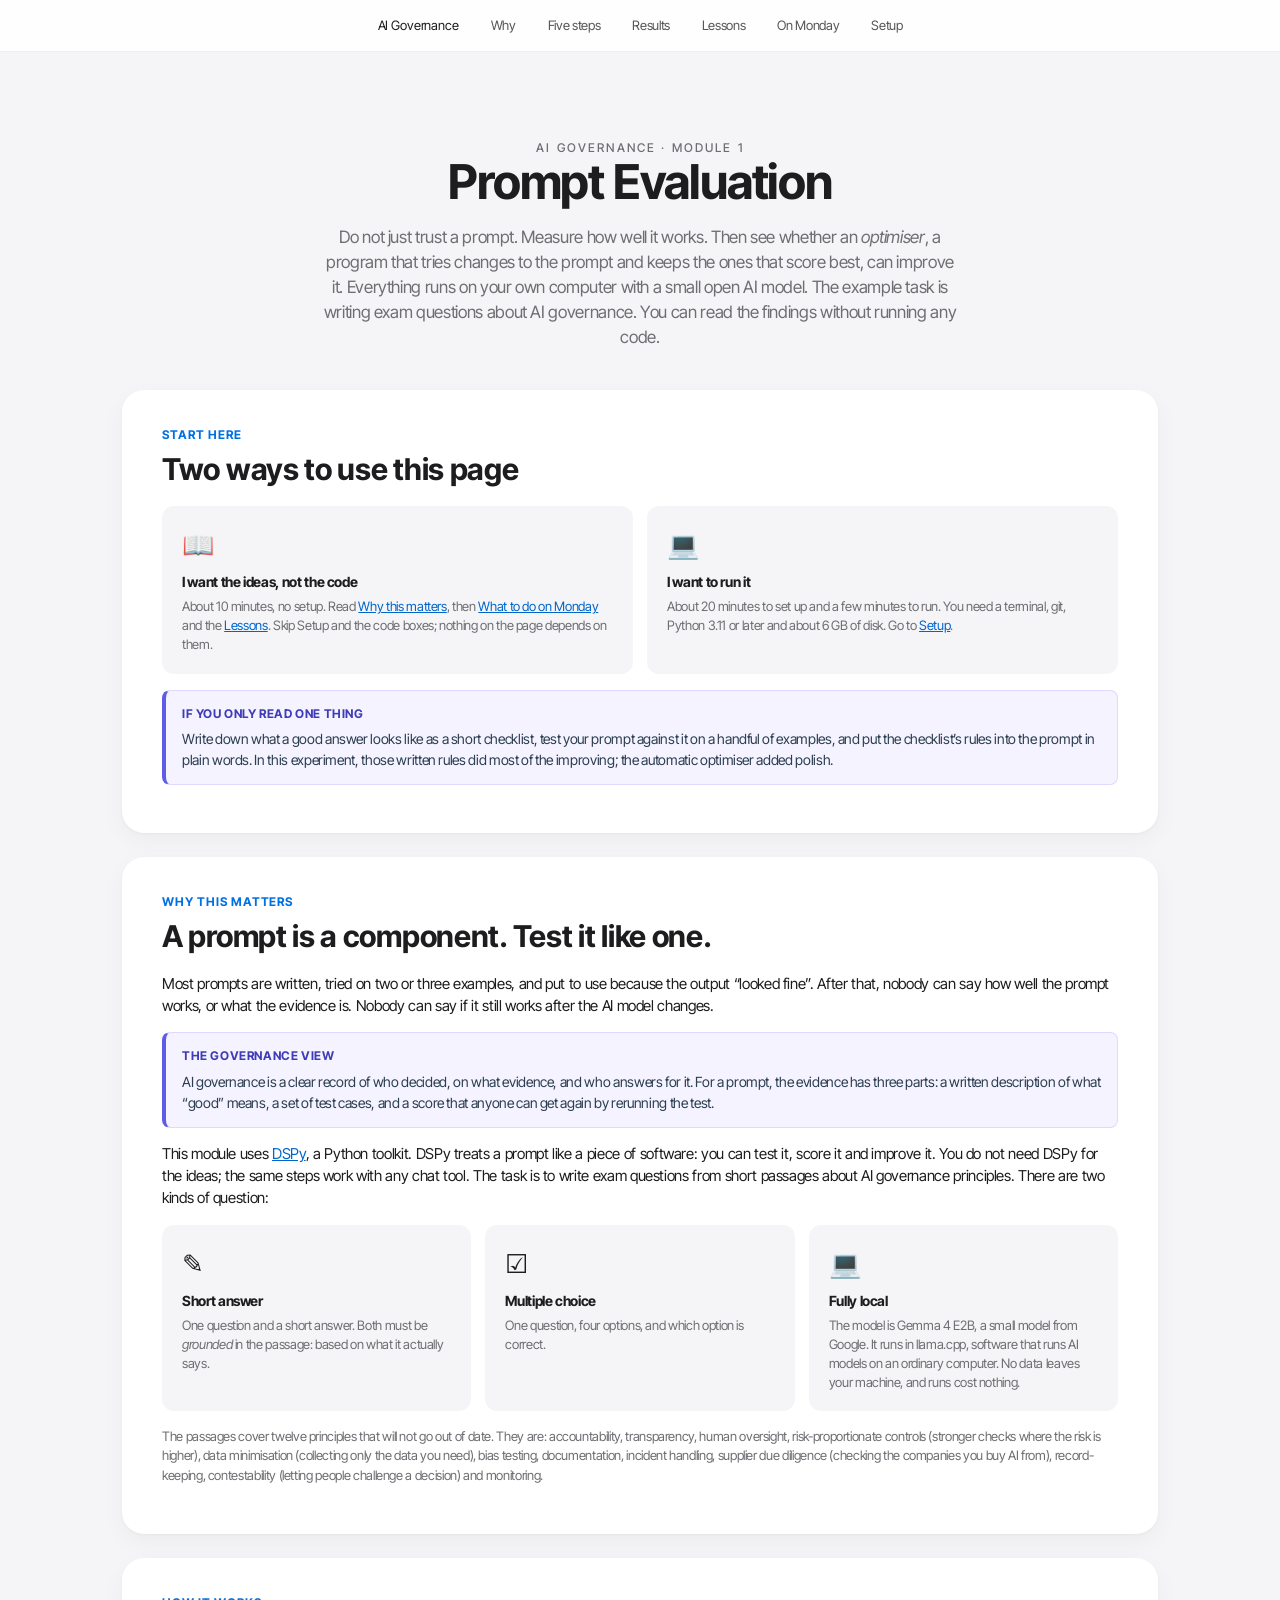
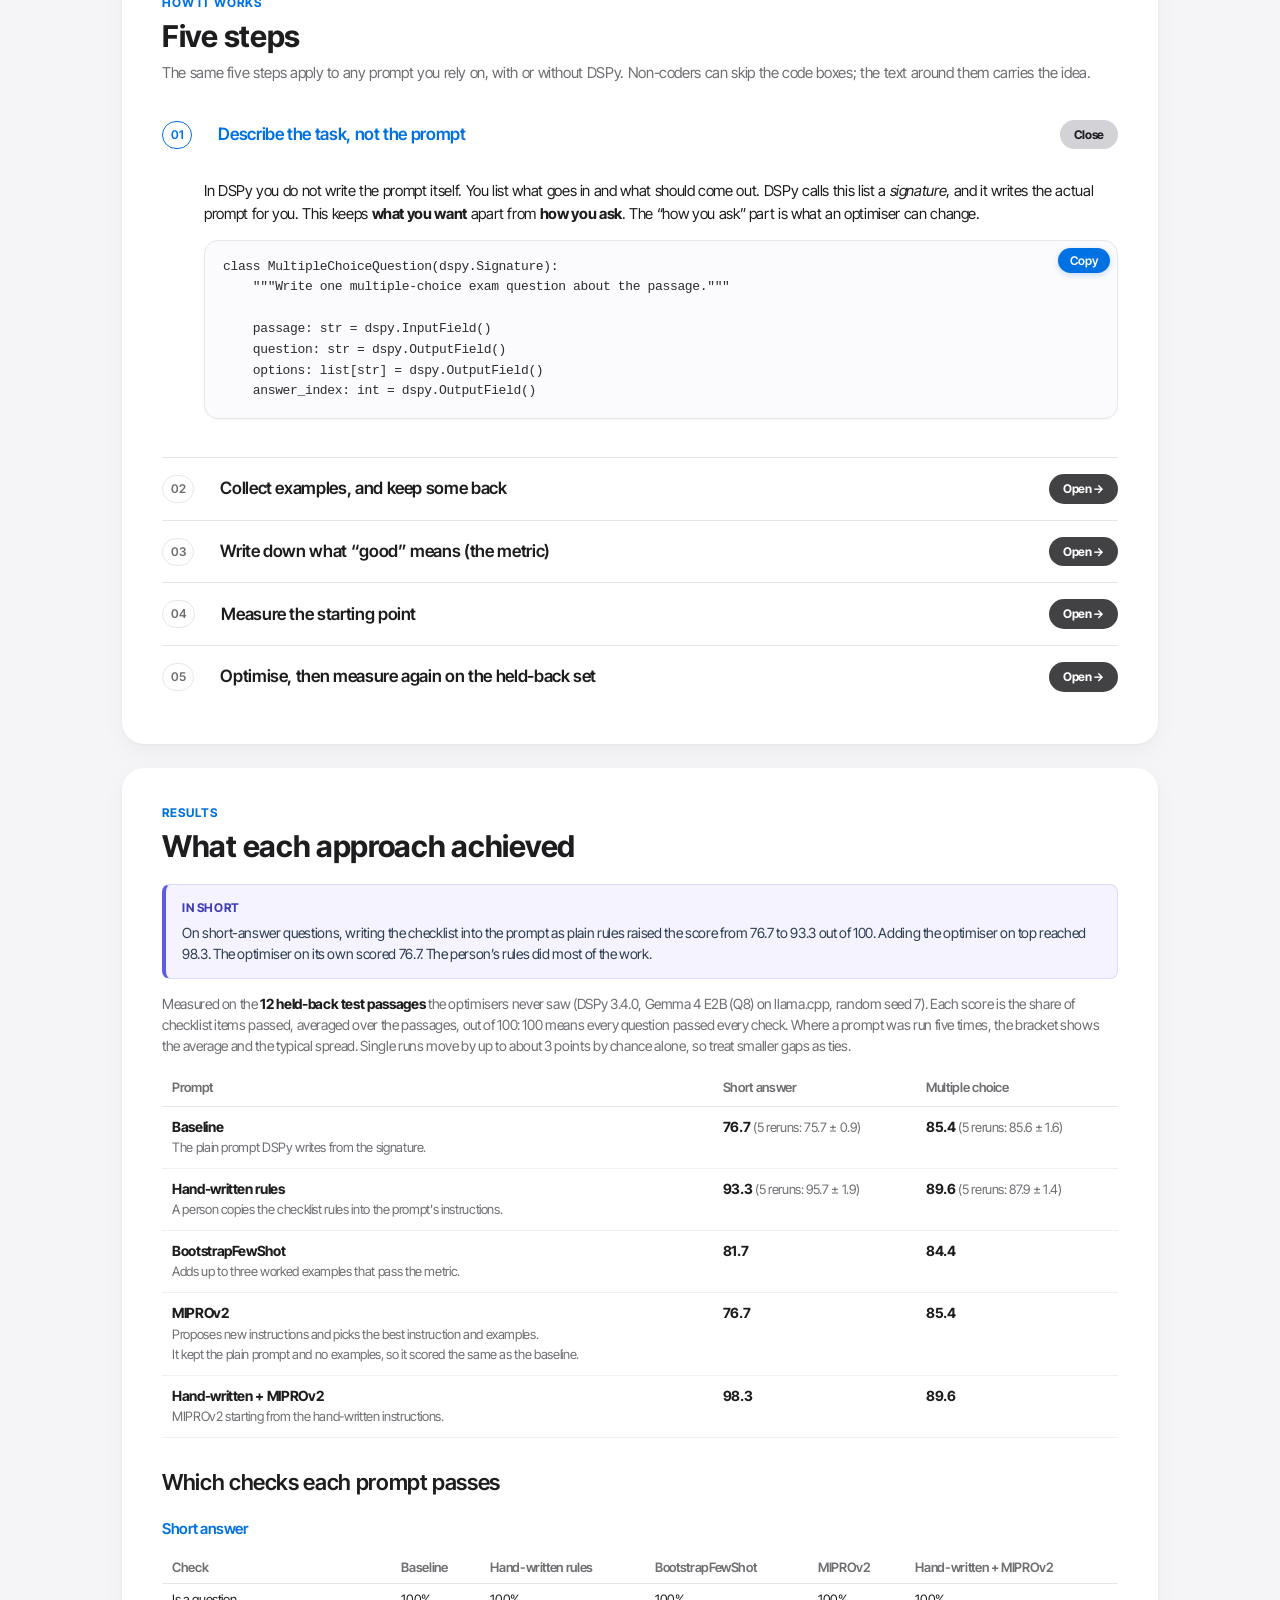
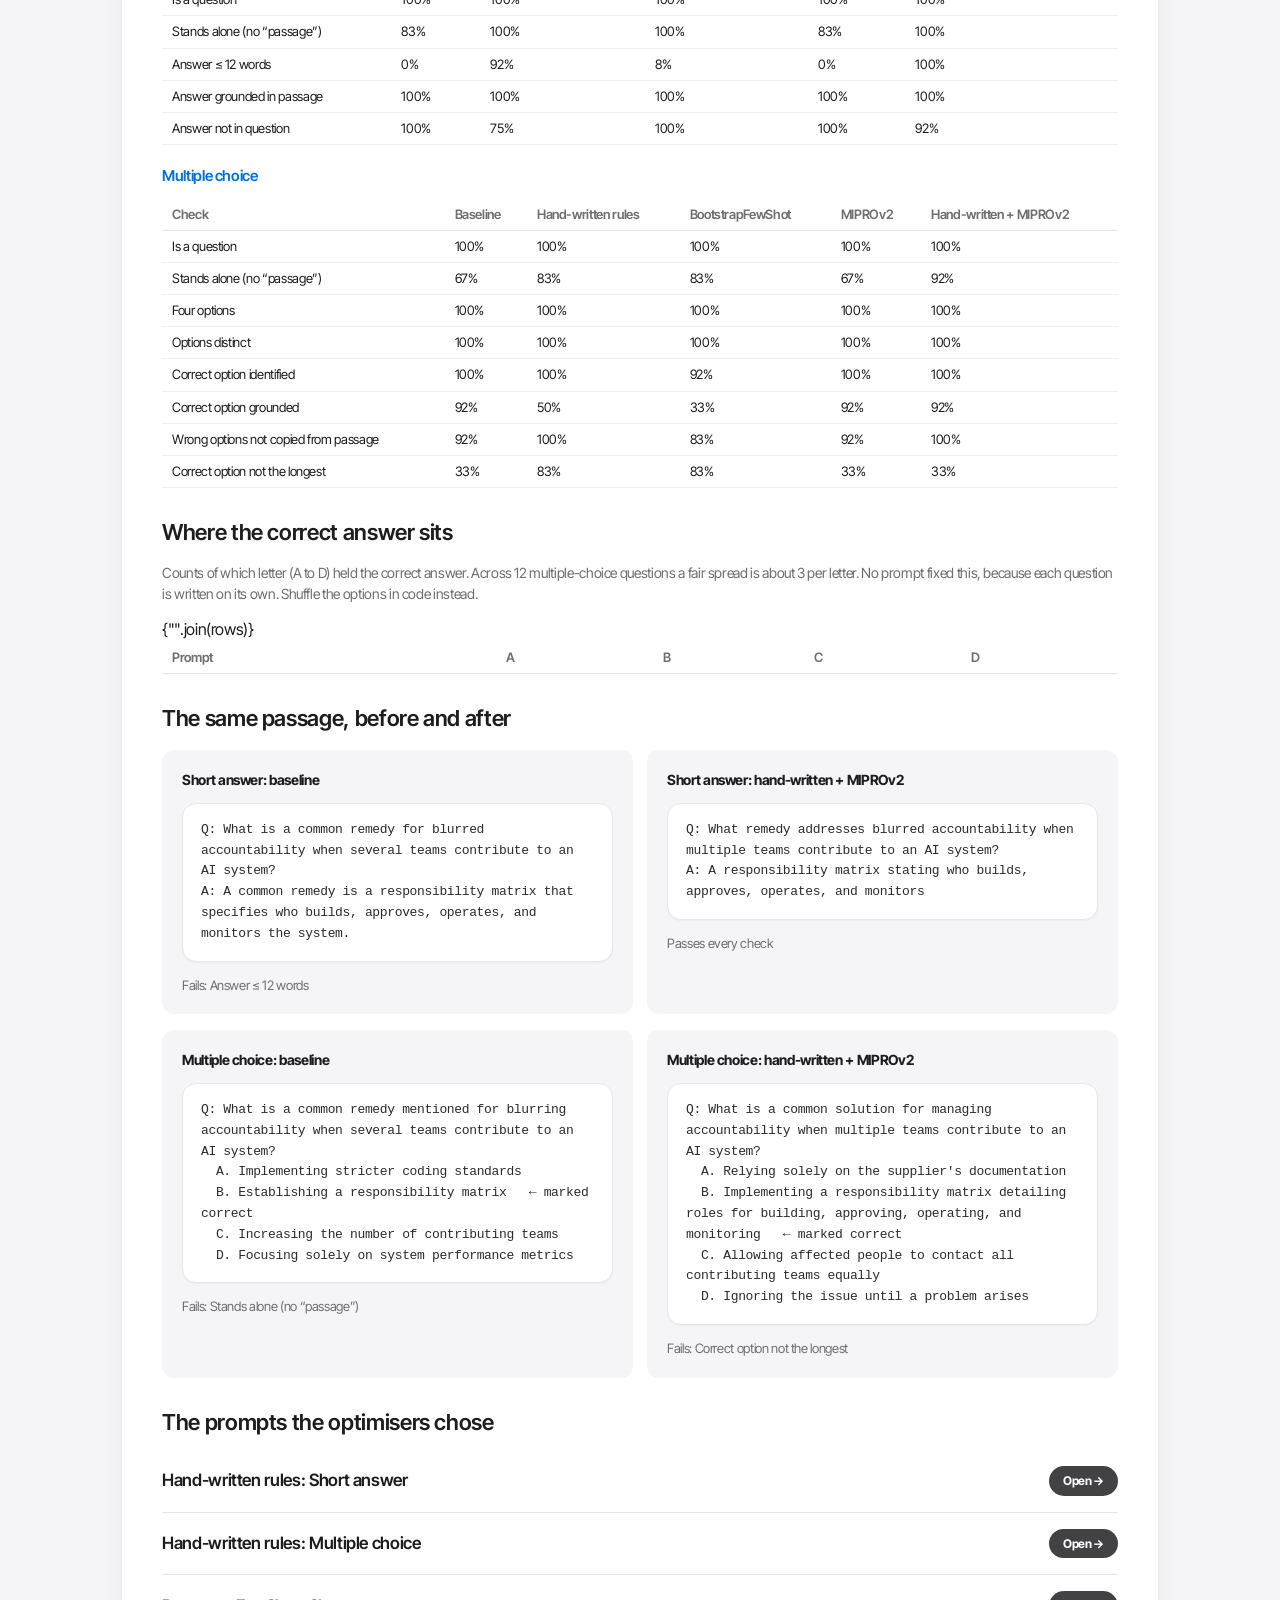
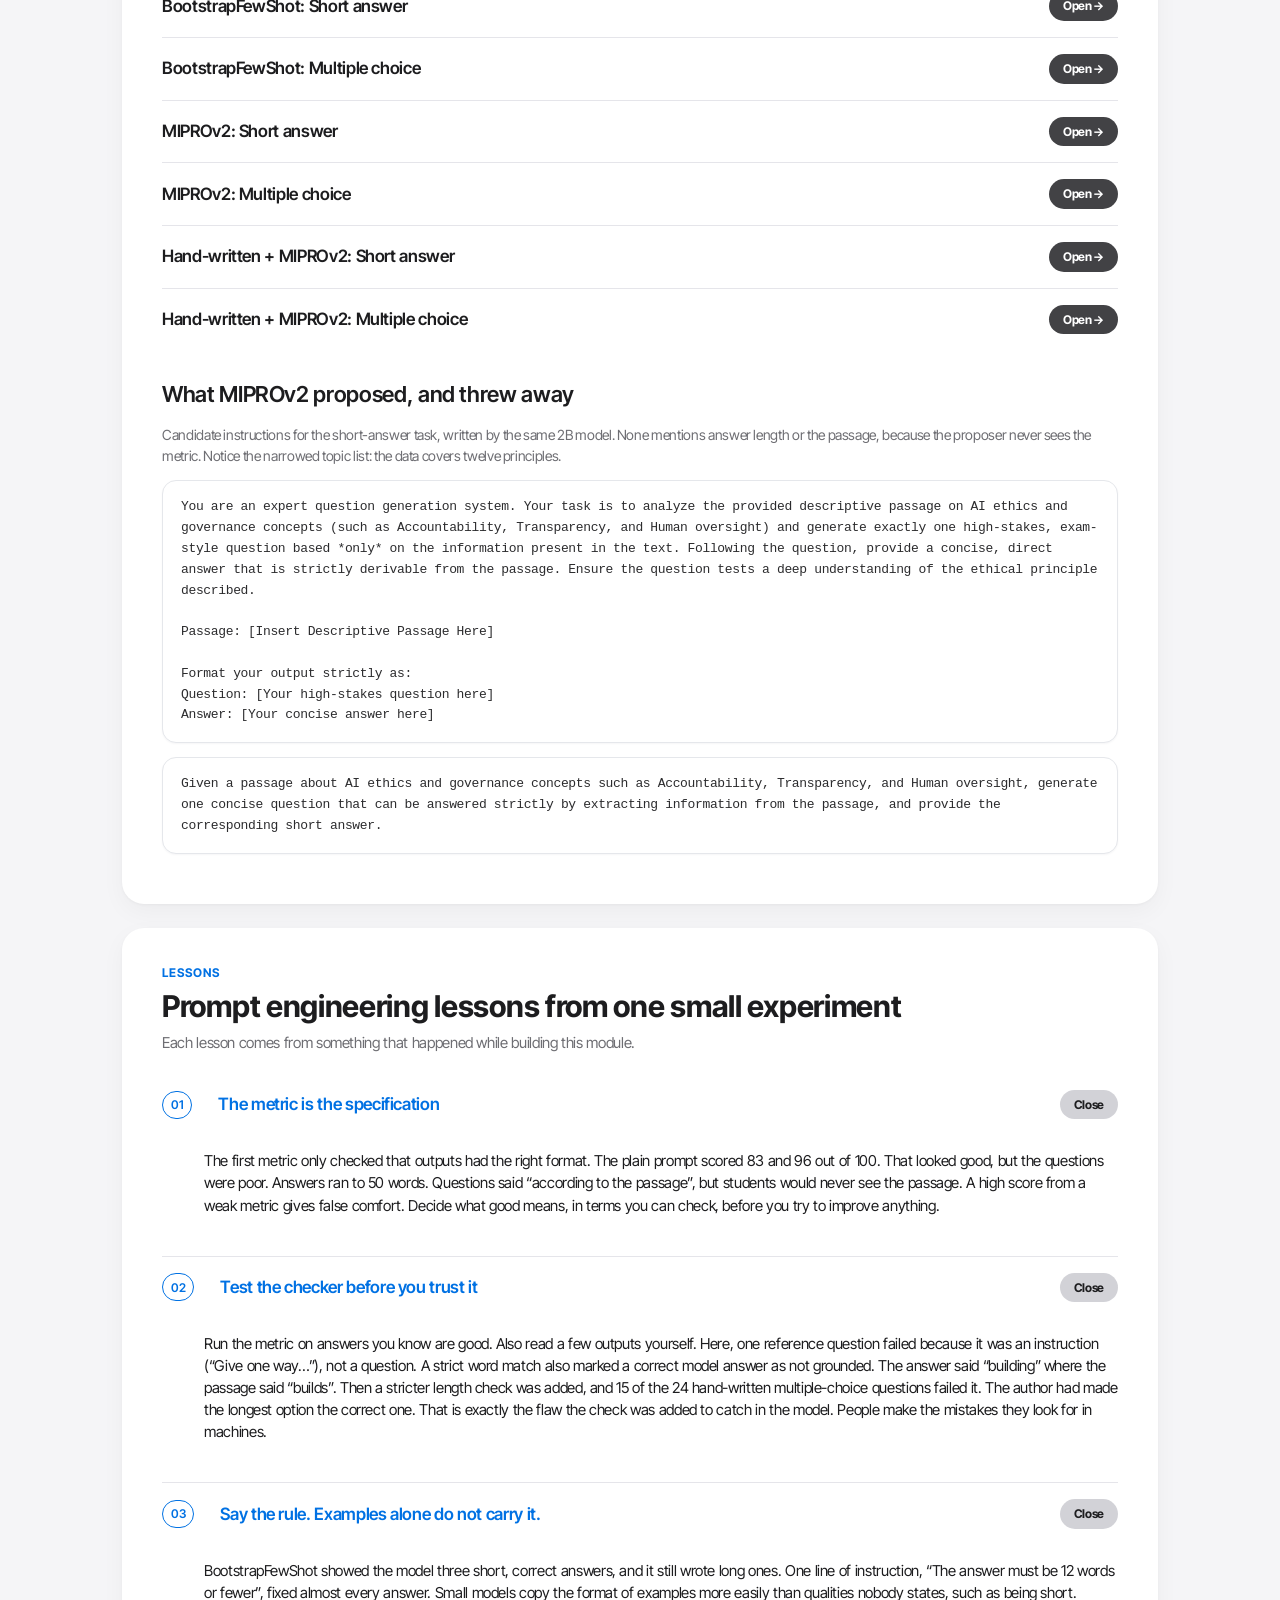
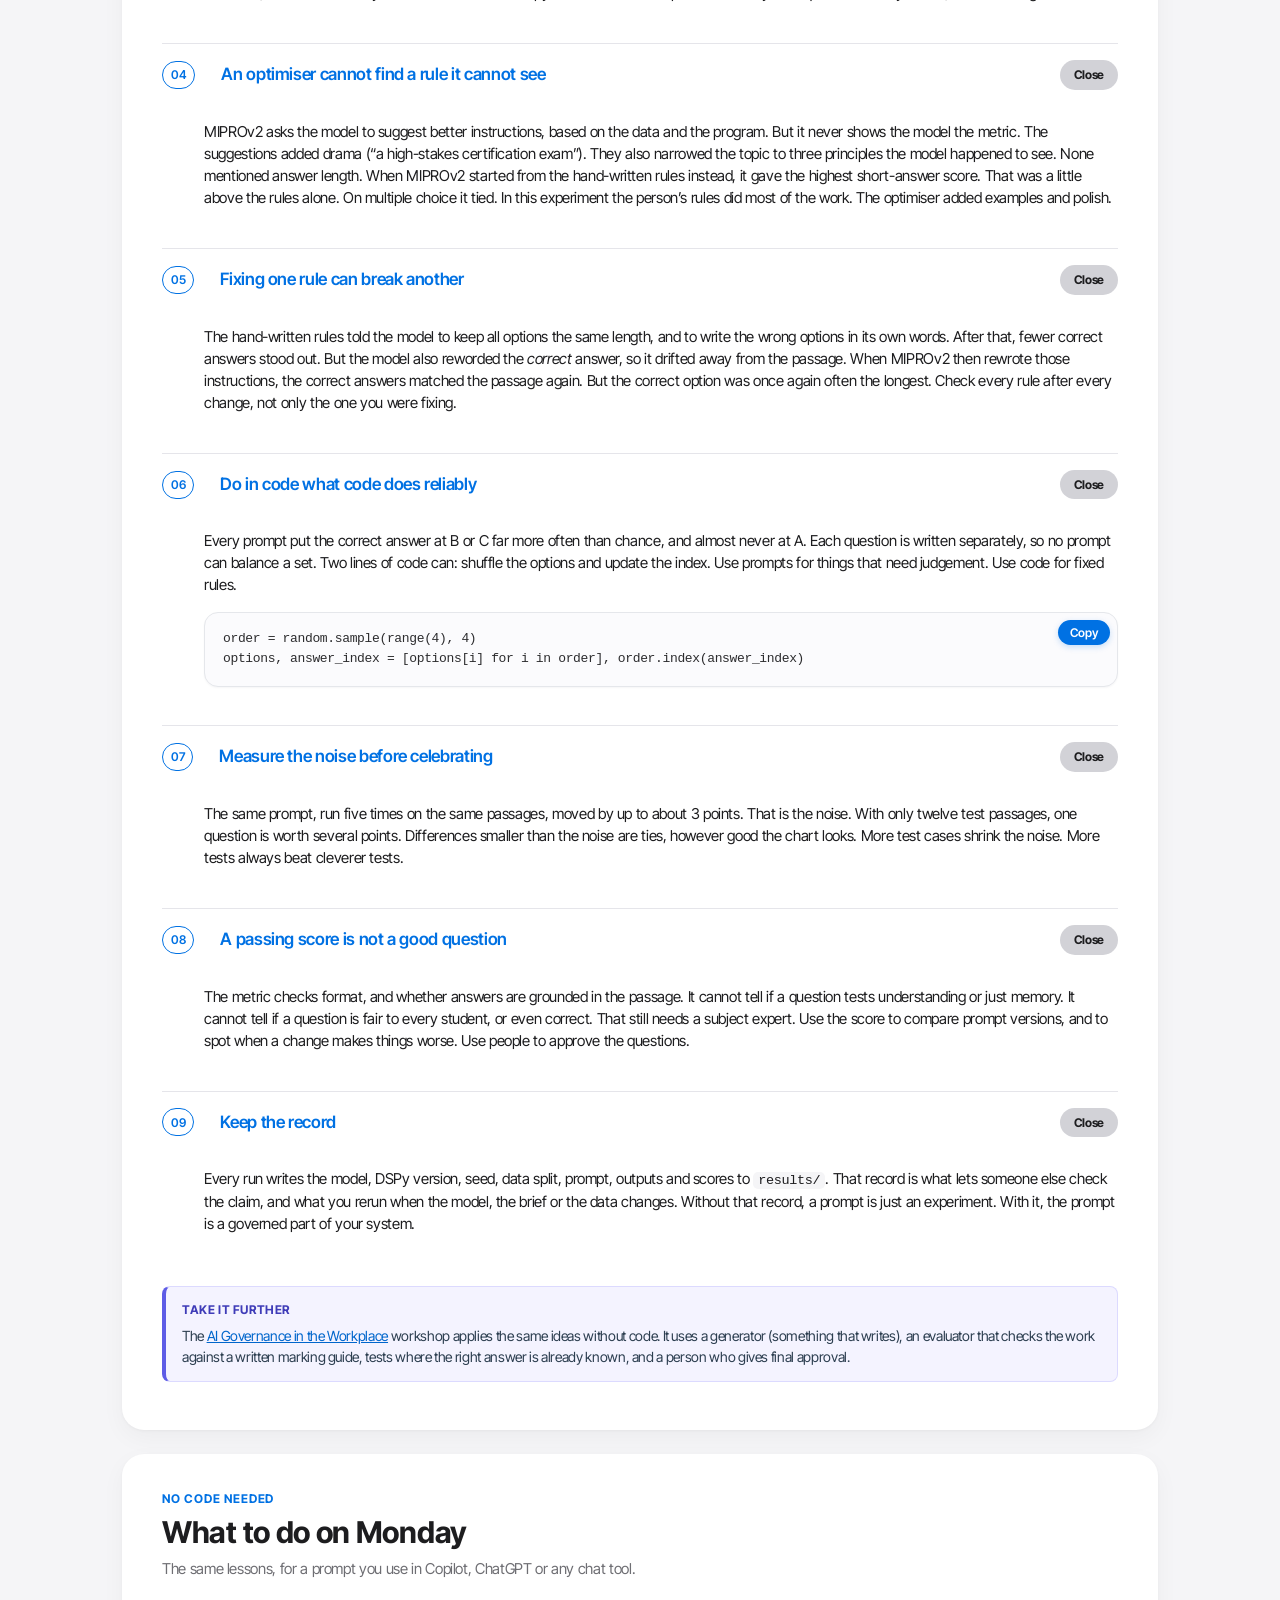
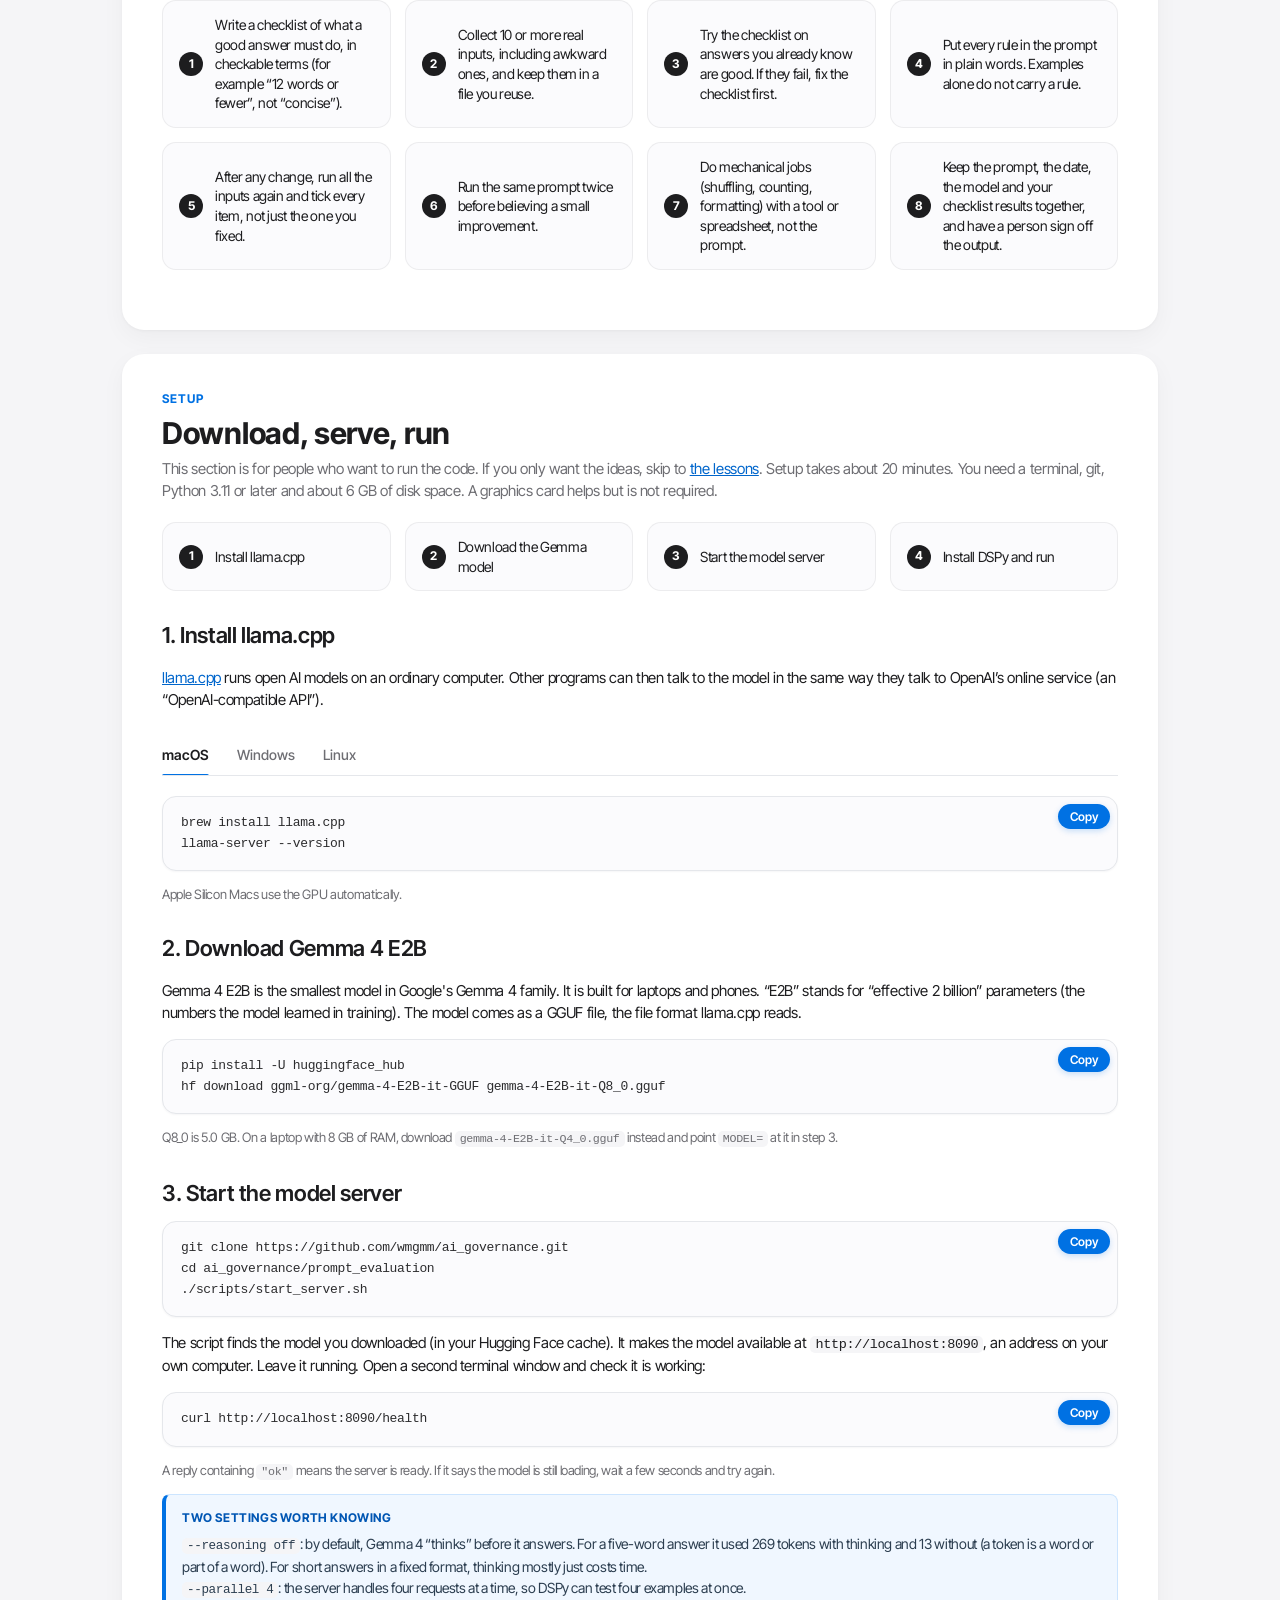
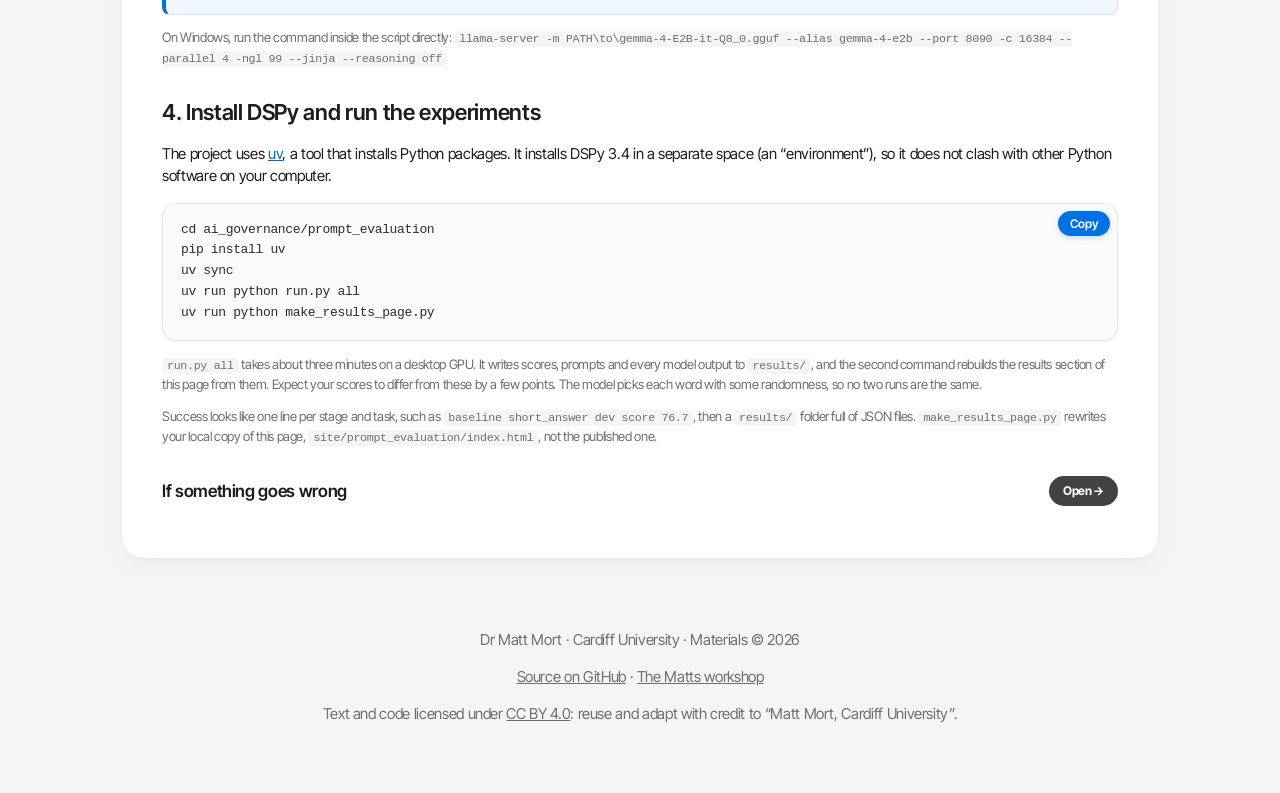
==== commit bfa60e12: "Governance definition: "a clear record of who decided, on what evidence, and who answers for it" Co-" ====
--- a/site/prompt_evaluation/index.html
+++ b/site/prompt_evaluation/index.html
@@ -54,7 +54,7 @@
         <p>Most prompts are written, tried on two or three examples, and put to use because the output &ldquo;looked fine&rdquo;. After that, nobody can say how well the prompt works, or what the evidence is. Nobody can say if it still works after the AI model changes.</p>
         <div class="callout governance">
             <strong>The governance view</strong>
-            <div class="callout-body">AI governance is knowing who decided what, on what evidence, and who answers for it. For a prompt, the evidence has three parts: a written description of what &ldquo;good&rdquo; means, a set of test cases, and a score that anyone can get again by rerunning the test.</div>
+            <div class="callout-body">AI governance is a clear record of who decided, on what evidence, and who answers for it. For a prompt, the evidence has three parts: a written description of what &ldquo;good&rdquo; means, a set of test cases, and a score that anyone can get again by rerunning the test.</div>
         </div>
         <p>This module uses <a href="https://dspy.ai/">DSPy</a>, a Python toolkit. DSPy treats a prompt like a piece of software: you can test it, score it and improve it. You do not need DSPy for the ideas; the same steps work with any chat tool. The task is to write exam questions from short passages about AI governance principles. There are two kinds of question:</p>
         <div class="inner-grid">
